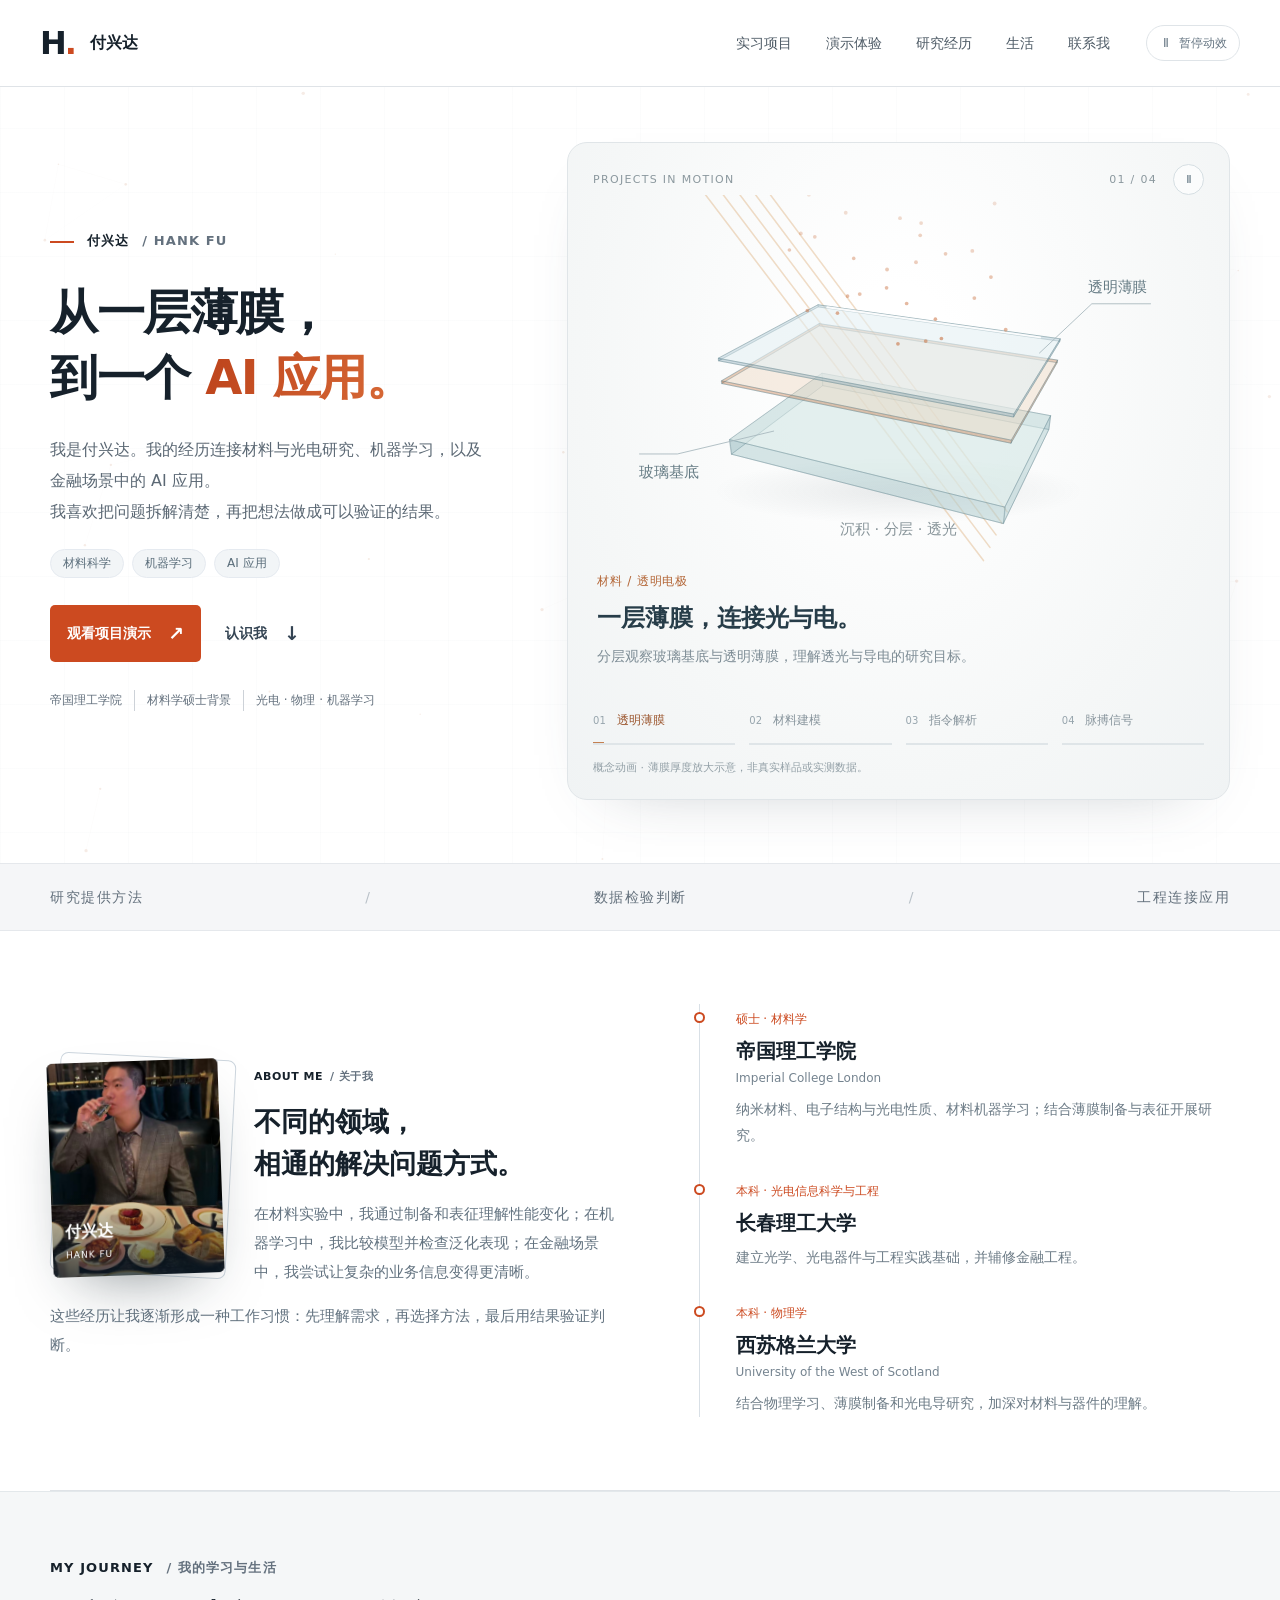
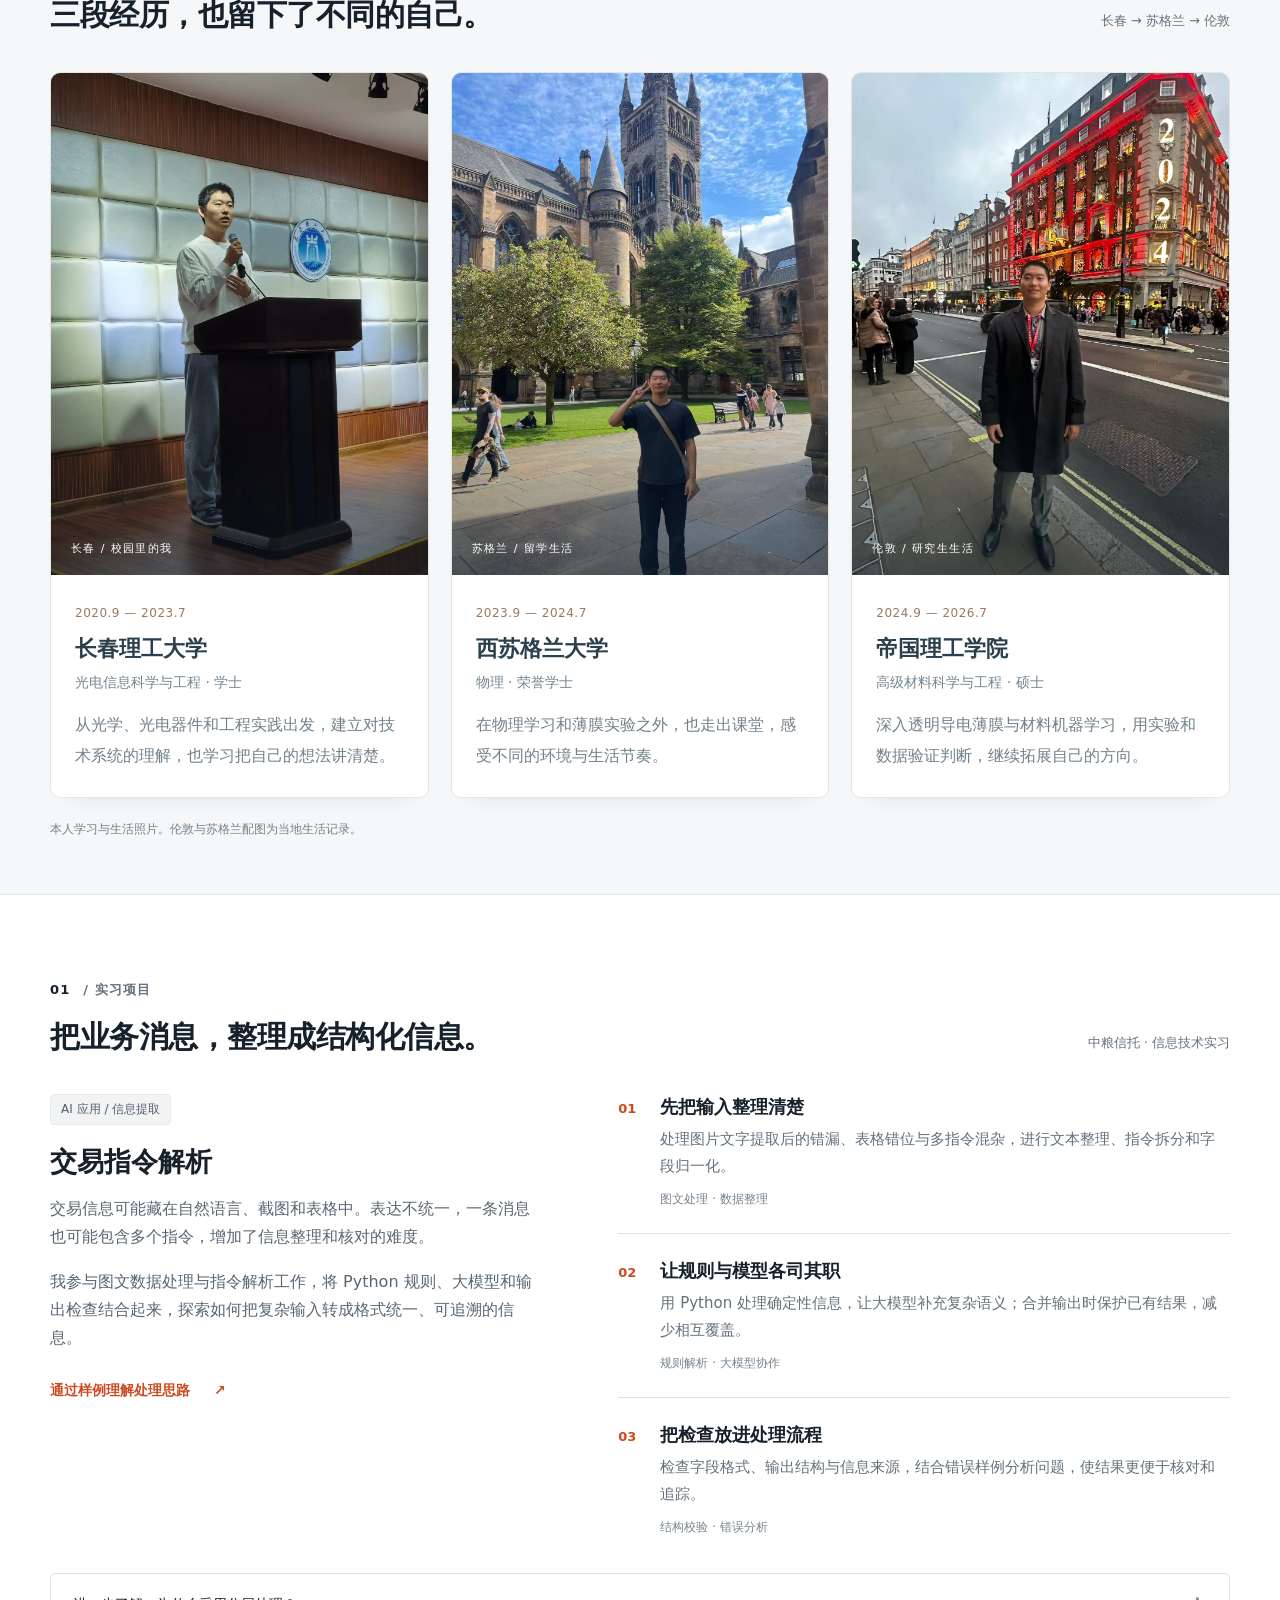
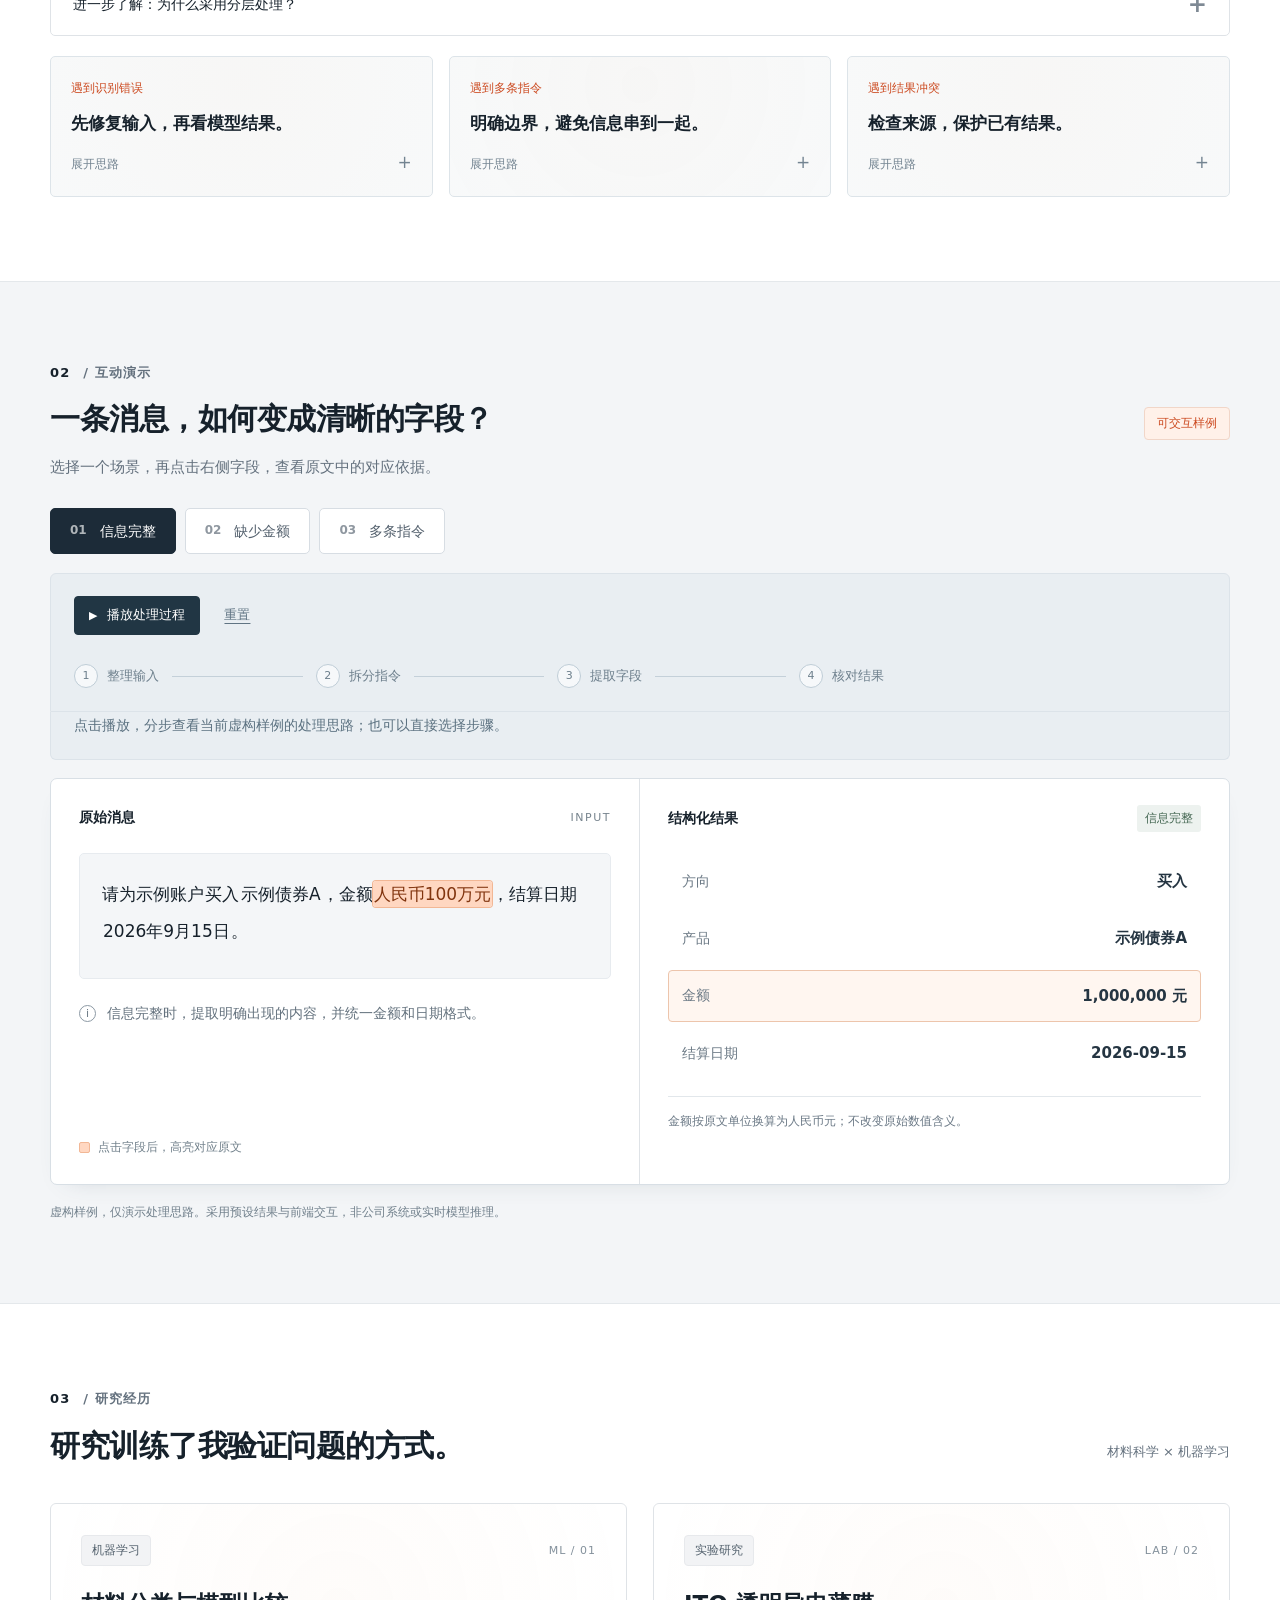
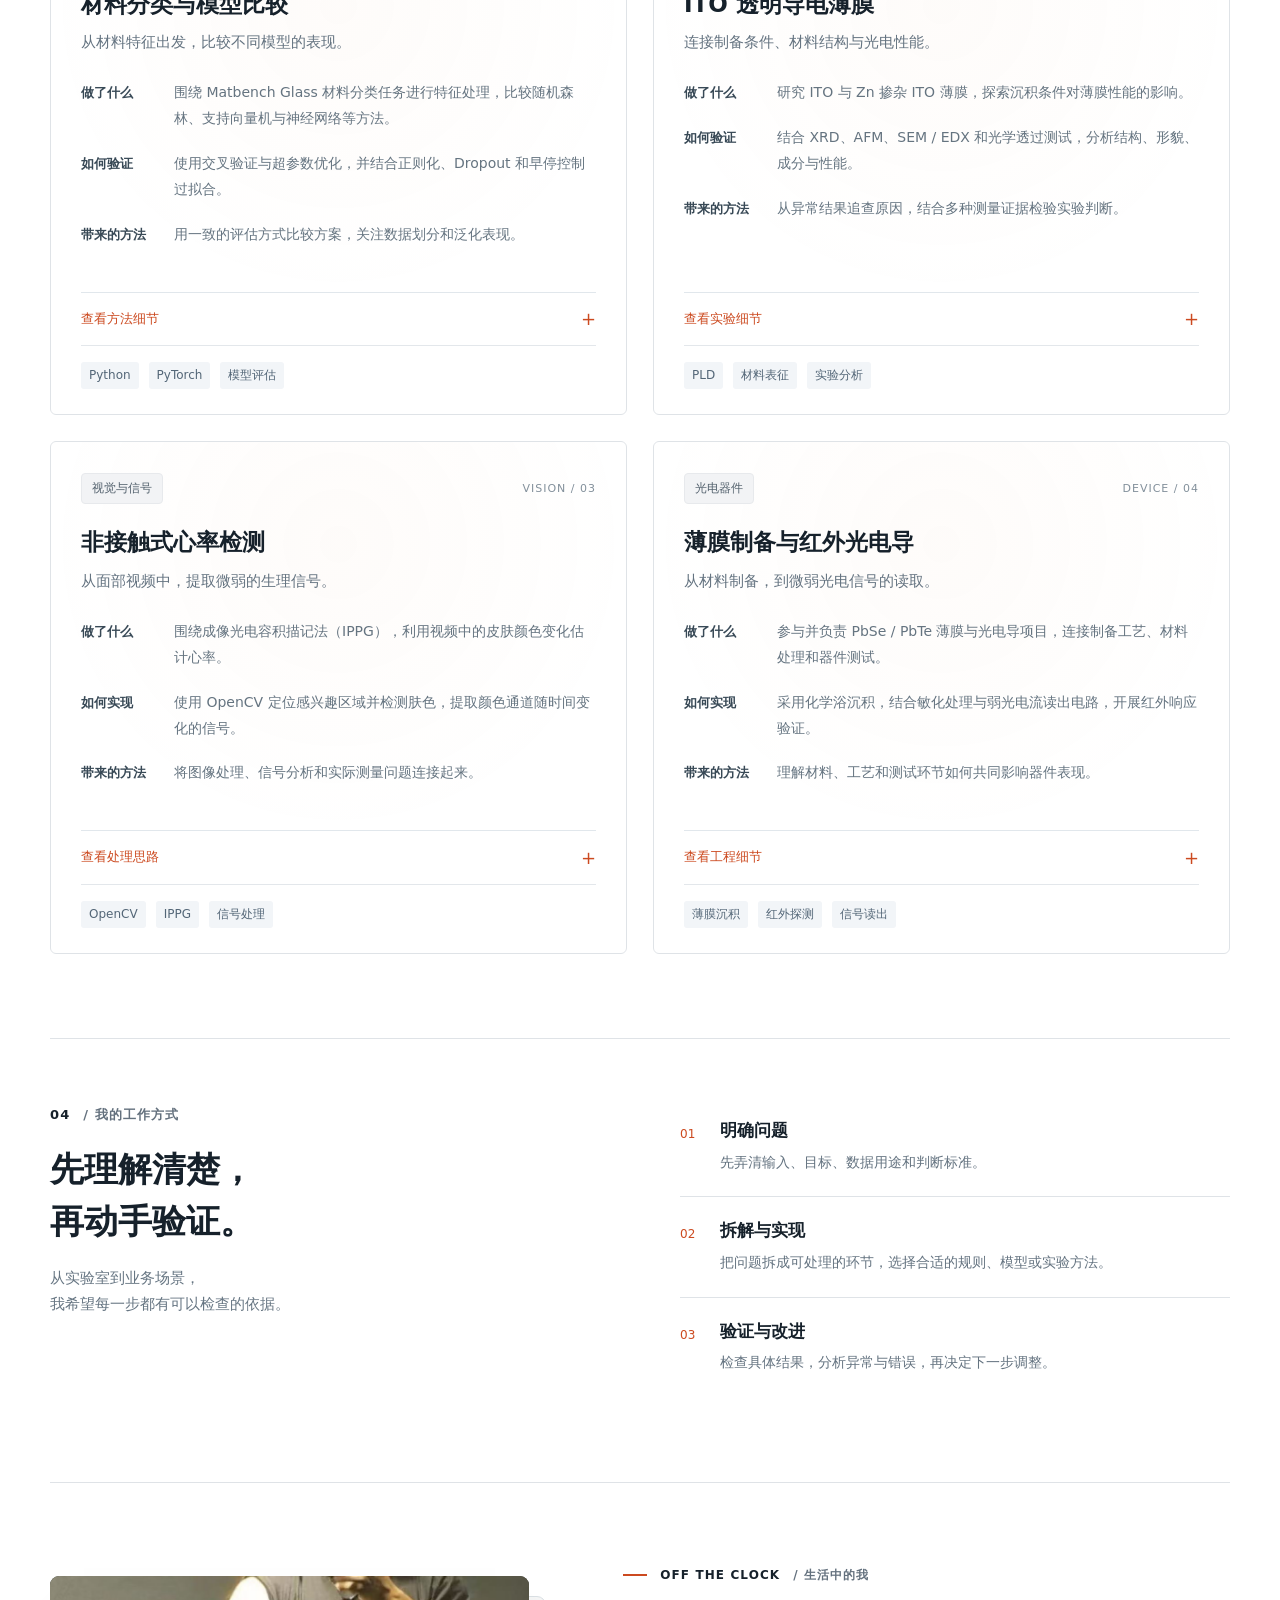
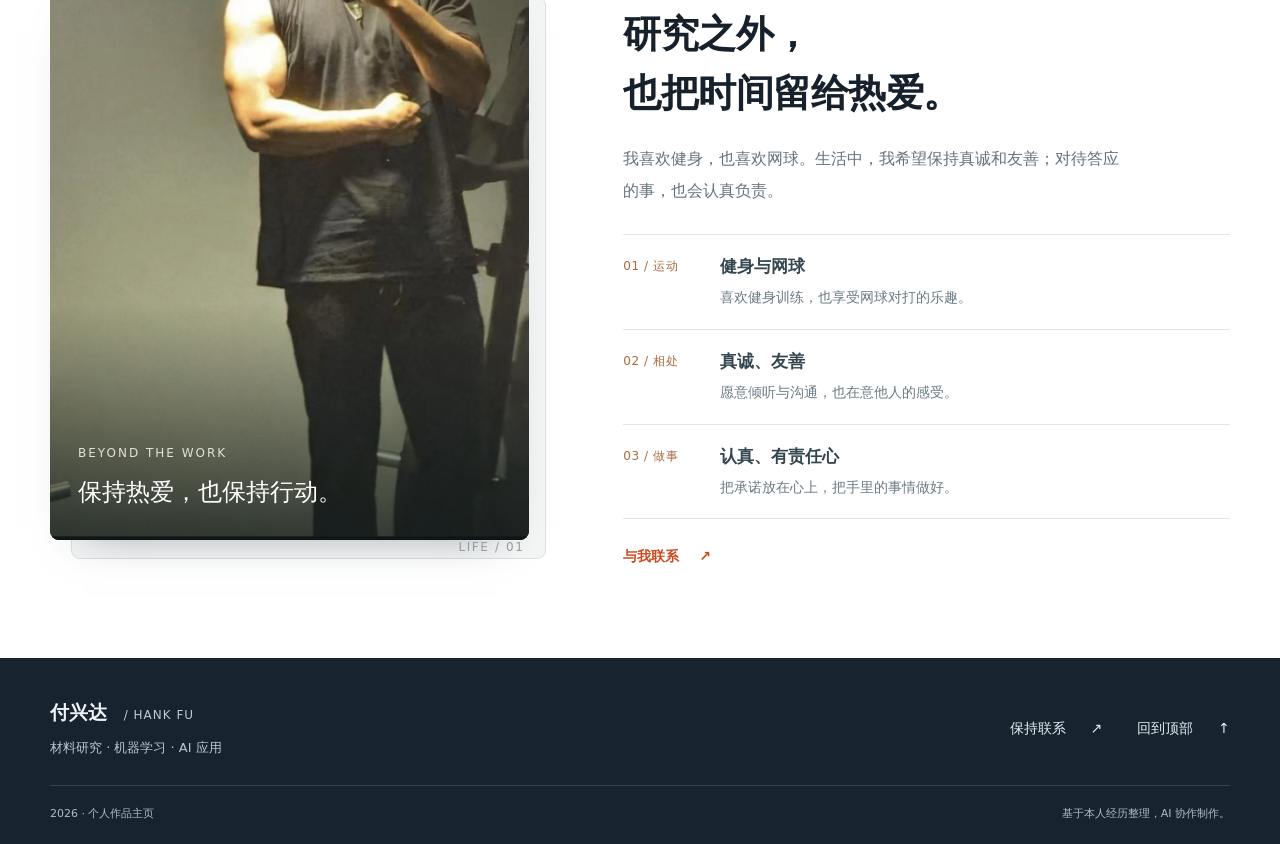
==== index.html @ 26376de7 "Publish personal portfolio with project animations and personal photographs" ====
<!doctype html>
<html lang="zh-CN">
<head>
  <meta charset="utf-8">
  <meta name="viewport" content="width=device-width, initial-scale=1">
  <meta name="description" content="付兴达的个人作品主页：材料研究、机器学习与金融场景 AI 应用。通过互动样例了解我的项目思路。">
  <meta name="theme-color" content="#f5f6f8">
  <meta property="og:title" content="付兴达｜从材料研究到 AI 应用">
  <meta property="og:description" content="从实验验证到信息处理，探索技术如何解决具体问题。">
  <title>付兴达｜从材料研究到 AI 应用</title>
  <link rel="icon" href="favicon.svg" type="image/svg+xml">
  <link rel="stylesheet" href="styles.css">
  <link rel="stylesheet" href="technology.css">
  <link rel="stylesheet" href="showcase.css">
  <script src="app.js" defer></script>
  <script src="effects.js" defer></script>
  <script type="module" src="showcase.mjs"></script>
</head>
<body>
  <canvas class="ambient-scene" id="ambient-scene" aria-hidden="true"></canvas>
  <a class="skip-link" href="#main">跳至主要内容</a>
  <header class="site-header">
    <div class="nav-wrap">
      <a class="wordmark" href="#top" aria-label="付兴达，返回首页">H<span class="wordmark-dot">.</span><span class="wordmark-name">付兴达</span></a>
      <nav aria-label="主导航">
        <a href="#experience">实习<span class="nav-extra">项目</span></a>
        <a href="#demo">演示<span class="nav-extra">体验</span></a>
        <a href="#research">研究<span class="nav-extra">经历</span></a>
        <a href="#life">生活</a>
        <a href="contact.html">联系我</a>
      </nav>
      <button class="motion-toggle" id="motion-toggle" type="button" aria-pressed="false"><span class="motion-icon" aria-hidden="true">Ⅱ</span><span class="motion-label">暂停动效</span></button>
    </div>
  </header>
  <div class="reading-progress" aria-hidden="true"><span id="reading-progress"></span></div>

  <main id="main">
    <section class="hero shell immersive-hero" id="top" aria-labelledby="hero-title">
      <div class="hero-copy">
        <div class="eyebrow"><span class="short-line"></span> 付兴达 <span class="muted">/ HANK FU</span></div>
        <h1 id="hero-title">从一层薄膜，<br>到一个 <span>AI 应用。</span></h1>
        <p class="hero-intro">我是付兴达。我的经历连接材料与光电研究、机器学习，以及金融场景中的 AI 应用。<br class="desktop-break">我喜欢把问题拆解清楚，再把想法做成可以验证的结果。</p>
        <div class="hero-domains" aria-label="研究与实践方向"><span>材料科学</span><span>机器学习</span><span>AI 应用</span></div>
        <div class="hero-actions">
          <a class="button button-primary" href="#project-cinema">观看项目演示 <span aria-hidden="true">↗</span></a>
          <a class="button button-plain" href="#about">认识我 <span aria-hidden="true">↓</span></a>
        </div>
        <div class="education-line"><span>帝国理工学院</span><span>材料学硕士背景</span><span>光电 · 物理 · 机器学习</span></div>
      </div>
      <section class="project-theatre" id="project-cinema" aria-labelledby="cinema-title">
        <div class="cinema-topline"><span>PROJECTS IN MOTION</span><div><span id="cinema-counter">01 / 04</span><button id="cinema-toggle" type="button" aria-label="暂停项目动画">Ⅱ</button></div></div>
        <div class="cinema-canvas-wrap"><canvas id="project-canvas" role="img" aria-label="透明电极概念模型：玻璃基底、薄膜分层及透光示意。">四个项目的原理动画：透明电极、材料机器学习、交易解析和非接触心率。</canvas></div>
        <div class="cinema-caption"><span id="cinema-category">材料 / 透明电极</span><h2 id="cinema-title">一层薄膜，连接光与电。</h2><p id="cinema-description">分层观察玻璃基底与透明薄膜，理解透光与导电的研究目标。</p></div>
        <div class="cinema-chapters" role="group" aria-label="选择项目章节"><button type="button" data-chapter="0" aria-pressed="true"><span>01</span> 透明薄膜<i></i></button><button type="button" data-chapter="1" aria-pressed="false"><span>02</span> 材料建模<i></i></button><button type="button" data-chapter="2" aria-pressed="false"><span>03</span> 指令解析<i></i></button><button type="button" data-chapter="3" aria-pressed="false"><span>04</span> 脉搏信号<i></i></button></div>
        <p class="cinema-note" id="cinema-note">概念动画 · 薄膜厚度放大示意，非真实样品或实测数据。</p>
      </section>
    </section>

    <div class="discipline-strip"><div class="shell strip-inner"><span>研究提供方法</span><i aria-hidden="true">/</i><span>数据检验判断</span><i aria-hidden="true">/</i><span>工程连接应用</span></div></div>

    <section class="shell about-section" id="about" aria-labelledby="about-title">
      <div class="about-intro">      <div class="portrait-stage" id="portrait-stage">
        <div class="portrait-outline" aria-hidden="true"></div>
        <figure class="portrait-card" id="portrait-card">
          <img src="assets/hank-portrait.jpg" alt="付兴达的个人照片" width="1088" height="959" fetchpriority="high">
          <figcaption><span>BEHIND THE WORK</span><strong>付兴达 <small>HANK FU</small></strong></figcaption>
        </figure>
        <div class="portrait-label"><span class="portrait-label-line" aria-hidden="true"></span><div><span>材料 × AI</span><strong>从实验，到应用。</strong></div></div>
      </div><p class="eyebrow">ABOUT ME <span class="muted">/ 关于我</span></p><h2 id="about-title">不同的领域，<br>相通的解决问题方式。</h2><p>在材料实验中，我通过制备和表征理解性能变化；在机器学习中，我比较模型并检查泛化表现；在金融场景中，我尝试让复杂的业务信息变得更清晰。</p><p>这些经历让我逐渐形成一种工作习惯：先理解需求，再选择方法，最后用结果验证判断。</p></div>
      <div class="education-timeline" aria-label="教育背景">
        <article><span class="education-marker" aria-hidden="true"></span><span class="education-type">硕士 · 材料学</span><h3>帝国理工学院</h3><p class="school-english">Imperial College London</p><p>纳米材料、电子结构与光电性质、材料机器学习；结合薄膜制备与表征开展研究。</p></article>
        <article><span class="education-marker" aria-hidden="true"></span><span class="education-type">本科 · 光电信息科学与工程</span><h3>长春理工大学</h3><p>建立光学、光电器件与工程实践基础，并辅修金融工程。</p></article>
        <article><span class="education-marker" aria-hidden="true"></span><span class="education-type">本科 · 物理学</span><h3>西苏格兰大学</h3><p class="school-english">University of the West of Scotland</p><p>结合物理学习、薄膜制备和光电导研究，加深对材料与器件的理解。</p></article>
      </div>
    </section>

    <section class="campus-section" id="campuses" aria-labelledby="campus-title">
      <div class="shell"><div class="section-heading"><div><p class="eyebrow">MY JOURNEY <span class="muted">/ 我的学习与生活</span></p><h2 id="campus-title">三段经历，也留下了不同的自己。</h2></div><span class="section-note">长春 → 苏格兰 → 伦敦</span></div>
      <div class="campus-grid personal-journey">
        <article class="campus-card"><div class="campus-image-wrap"><img class="campus-image changchun-photo" src="assets/hank-changchun.jpg" alt="付兴达在长春理工大学讲台前手持话筒" loading="lazy" width="1280" height="1707"><span class="campus-photo-label">长春 / 校园里的我</span></div><div class="campus-copy"><span class="campus-date">2020.9 — 2023.7</span><h3>长春理工大学</h3><p class="campus-degree">光电信息科学与工程 · 学士</p><p>从光学、光电器件和工程实践出发，建立对技术系统的理解，也学习把自己的想法讲清楚。</p></div></article>
        <article class="campus-card"><div class="campus-image-wrap"><img class="campus-image scotland-photo" src="assets/hank-scotland.jpg" alt="付兴达在苏格兰的生活照片" loading="lazy" width="1280" height="1707"><span class="campus-photo-label">苏格兰 / 留学生活</span></div><div class="campus-copy"><span class="campus-date">2023.9 — 2024.7</span><h3>西苏格兰大学</h3><p class="campus-degree">物理 · 荣誉学士</p><p>在物理学习和薄膜实验之外，也走出课堂，感受不同的环境与生活节奏。</p></div></article>
        <article class="campus-card"><div class="campus-image-wrap"><img class="campus-image london-photo" src="assets/hank-london.jpg" alt="付兴达在伦敦街头的生活照片" loading="lazy" width="1280" height="1707"><span class="campus-photo-label">伦敦 / 研究生生活</span></div><div class="campus-copy"><span class="campus-date">2024.9 — 2026.7</span><h3>帝国理工学院</h3><p class="campus-degree">高级材料科学与工程 · 硕士</p><p>深入透明导电薄膜与材料机器学习，用实验和数据验证判断，继续拓展自己的方向。</p></div></article>
      </div><p class="journey-photo-note">本人学习与生活照片。伦敦与苏格兰配图为当地生活记录。</p></div>
    </section>

    <section class="shell section" id="experience" aria-labelledby="experience-title">
      <div class="section-heading"><div><p class="eyebrow">01 <span class="muted">/ 实习项目</span></p><h2 id="experience-title">把业务消息，整理成结构化信息。</h2></div><span class="section-note">中粮信托 · 信息技术实习</span></div>
      <div class="case-layout">
        <div class="case-summary">
          <span class="pill">AI 应用 / 信息提取</span>
          <h3>交易指令解析</h3>
          <p>交易信息可能藏在自然语言、截图和表格中。表达不统一，一条消息也可能包含多个指令，增加了信息整理和核对的难度。</p>
          <p>我参与图文数据处理与指令解析工作，将 Python 规则、大模型和输出检查结合起来，探索如何把复杂输入转成格式统一、可追溯的信息。</p>
          <a class="text-link" href="#demo">通过样例理解处理思路 <span aria-hidden="true">↗</span></a>
        </div>
        <div class="contribution-list">
          <article><span class="step-number">01</span><div><h4>先把输入整理清楚</h4><p>处理图片文字提取后的错漏、表格错位与多指令混杂，进行文本整理、指令拆分和字段归一化。</p><span class="small-label">图文处理 · 数据整理</span></div></article>
          <article><span class="step-number">02</span><div><h4>让规则与模型各司其职</h4><p>用 Python 处理确定性信息，让大模型补充复杂语义；合并输出时保护已有结果，减少相互覆盖。</p><span class="small-label">规则解析 · 大模型协作</span></div></article>
          <article><span class="step-number">03</span><div><h4>把检查放进处理流程</h4><p>检查字段格式、输出结构与信息来源，结合错误样例分析问题，使结果更便于核对和追踪。</p><span class="small-label">结构校验 · 错误分析</span></div></article>
        </div>
      </div>
      <details class="project-detail"><summary><span>进一步了解：为什么采用分层处理？</span><span class="detail-symbol" aria-hidden="true">+</span></summary><div class="detail-content"><p>确定性规则容易复核，适合格式清晰的内容；大模型可以理解更灵活的表达。分层处理需要同时考虑信息覆盖、调用成本，以及已有结果是否会被覆盖。</p><p>我的关注点是：先明确各层负责什么，再检查合并后的结构与来源。涉及公司内部的数据、代码和系统细节不在此页面展示。</p></div></details>
      <div class="decisions-grid">
        <details class="decision-card"><summary><span>遇到识别错误</span><strong>先修复输入，再看模型结果。</strong><span class="decision-open">展开思路 <span aria-hidden="true">+</span></span></summary><p>图片转文字后，字符混淆、缺字或表格错位可能直接影响字段提取。我会先区分问题发生在识别、数据整理还是语义理解环节，再对相应步骤作调整。</p></details>
        <details class="decision-card"><summary><span>遇到多条指令</span><strong>明确边界，避免信息串到一起。</strong><span class="decision-open">展开思路 <span aria-hidden="true">+</span></span></summary><p>一条消息里的多个对象，可能分别对应不同金额、方向和日期。先整理指令边界，再检查每组字段的对应关系，帮助定位拆分与合并中的错误。</p></details>
        <details class="decision-card"><summary><span>遇到结果冲突</span><strong>检查来源，保护已有结果。</strong><span class="decision-open">展开思路 <span aria-hidden="true">+</span></span></summary><p>规则层与模型层可能给出不同内容。通过来源追踪、输出结构检查和合并约束，核对信息来自哪里、是否允许补充或覆盖，再分析具体错误。</p></details>
      </div>
    </section>

    <section class="demo-section" id="demo" aria-labelledby="demo-title">
      <div class="shell">
        <div class="section-heading"><div><p class="eyebrow">02 <span class="muted">/ 互动演示</span></p><h2 id="demo-title">一条消息，如何变成清晰的字段？</h2></div><span class="demo-badge">可交互样例</span></div>
        <p class="section-intro">选择一个场景，再点击右侧字段，查看原文中的对应依据。</p>
        <div class="scenario-switch" role="group" aria-label="选择演示场景">
          <button class="scenario-button active" type="button" data-scenario="complete" aria-pressed="true"><span>01</span> 信息完整</button>
          <button class="scenario-button" type="button" data-scenario="missing" aria-pressed="false"><span>02</span> 缺少金额</button>
          <button class="scenario-button" type="button" data-scenario="multiple" aria-pressed="false"><span>03</span> 多条指令</button>
        </div>
        <div class="walkthrough-bar">
          <div class="walkthrough-controls"><button id="play-walkthrough" class="walkthrough-play" type="button"><span aria-hidden="true">▶</span> 播放处理过程</button><button id="reset-walkthrough" class="walkthrough-reset" type="button">重置</button></div>
          <div class="walkthrough-steps" role="group" aria-label="查看处理步骤"><button type="button" data-stage="0"><span>1</span> 整理输入</button><i aria-hidden="true"></i><button type="button" data-stage="1"><span>2</span> 拆分指令</button><i aria-hidden="true"></i><button type="button" data-stage="2"><span>3</span> 提取字段</button><i aria-hidden="true"></i><button type="button" data-stage="3"><span>4</span> 核对结果</button></div>
        </div>
        <p id="walkthrough-description" class="walkthrough-description" aria-live="polite">点击播放，分步查看当前虚构样例的处理思路；也可以直接选择步骤。</p>
        <div class="demo-workspace">
          <div class="input-panel">
            <div class="panel-heading"><span>原始消息</span><span class="panel-meta">INPUT</span></div>
            <div id="source-message" class="source-message"></div>
            <div class="scenario-insight"><span class="insight-marker" aria-hidden="true">i</span><p id="scenario-insight"></p></div>
            <div class="source-legend"><span></span> 点击字段后，高亮对应原文</div>
          </div>
          <div class="output-panel">
            <div class="panel-heading"><span>结构化结果</span><span id="output-status" class="output-status"></span></div>
            <div id="instruction-switch" class="instruction-switch" role="group" aria-label="选择拆分后的指令" hidden></div>
            <div id="field-results" class="field-results"></div>
            <p id="field-explanation" class="field-explanation" aria-live="polite"></p>
          </div>
        </div>
        <p class="demo-disclosure">虚构样例，仅演示处理思路。采用预设结果与前端交互，非公司系统或实时模型推理。</p>
        <noscript><p>请启用浏览器 JavaScript 体验互动演示。页面中的实习和研究介绍仍可正常阅读。</p></noscript>
      </div>
    </section>

    <section class="shell section" id="research" aria-labelledby="research-title">
      <div class="section-heading"><div><p class="eyebrow">03 <span class="muted">/ 研究经历</span></p><h2 id="research-title">研究训练了我验证问题的方式。</h2></div><span class="section-note">材料科学 × 机器学习</span></div>
      <div class="research-grid">
        <article class="research-card"><div class="research-card-top"><span class="pill">机器学习</span><span class="research-code">ML / 01</span></div><h3>材料分类与模型比较</h3><p class="research-lead">从材料特征出发，比较不同模型的表现。</p><dl><div><dt>做了什么</dt><dd>围绕 Matbench Glass 材料分类任务进行特征处理，比较随机森林、支持向量机与神经网络等方法。</dd></div><div><dt>如何验证</dt><dd>使用交叉验证与超参数优化，并结合正则化、Dropout 和早停控制过拟合。</dd></div><div><dt>带来的方法</dt><dd>用一致的评估方式比较方案，关注数据划分和泛化表现。</dd></div></dl><details class="research-detail"><summary>查看方法细节 <span aria-hidden="true">+</span></summary><p>将材料特征用于分类建模，对比传统机器学习与深度神经网络。通过贝叶斯优化调整超参数，并在训练中使用 L2 正则、Batch Normalization、Dropout 与早停。关注训练表现与验证表现之间的差异。</p></details><div class="tag-row"><span>Python</span><span>PyTorch</span><span>模型评估</span></div></article>
        <article class="research-card"><div class="research-card-top"><span class="pill">实验研究</span><span class="research-code">LAB / 02</span></div><h3>ITO 透明导电薄膜</h3><p class="research-lead">连接制备条件、材料结构与光电性能。</p><dl><div><dt>做了什么</dt><dd>研究 ITO 与 Zn 掺杂 ITO 薄膜，探索沉积条件对薄膜性能的影响。</dd></div><div><dt>如何验证</dt><dd>结合 XRD、AFM、SEM / EDX 和光学透过测试，分析结构、形貌、成分与性能。</dd></div><div><dt>带来的方法</dt><dd>从异常结果追查原因，结合多种测量证据检验实验判断。</dd></div></dl><details class="research-detail"><summary>查看实验细节 <span aria-hidden="true">+</span></summary><p>通过脉冲激光沉积制备薄膜，考察沉积温度、氧气条件及 Zn 掺杂方案。将光学透过、电学测量与结构表征结合起来，并对裂纹、附着和均匀性问题进行分析。</p></details><div class="tag-row"><span>PLD</span><span>材料表征</span><span>实验分析</span></div></article>
        <article class="research-card"><div class="research-card-top"><span class="pill">视觉与信号</span><span class="research-code">VISION / 03</span></div><h3>非接触式心率检测</h3><p class="research-lead">从面部视频中，提取微弱的生理信号。</p><dl><div><dt>做了什么</dt><dd>围绕成像光电容积描记法（IPPG），利用视频中的皮肤颜色变化估计心率。</dd></div><div><dt>如何实现</dt><dd>使用 OpenCV 定位感兴趣区域并检测肤色，提取颜色通道随时间变化的信号。</dd></div><div><dt>带来的方法</dt><dd>将图像处理、信号分析和实际测量问题连接起来。</dd></div></dl><details class="research-detail"><summary>查看处理思路 <span aria-hidden="true">+</span></summary><p>把连续视频帧中的皮肤区域转换为时间序列，再分析与脉搏相关的周期变化。项目中比较颜色通道，关注信号质量及采集条件对结果的影响。</p></details><div class="tag-row"><span>OpenCV</span><span>IPPG</span><span>信号处理</span></div></article>
        <article class="research-card"><div class="research-card-top"><span class="pill">光电器件</span><span class="research-code">DEVICE / 04</span></div><h3>薄膜制备与红外光电导</h3><p class="research-lead">从材料制备，到微弱光电信号的读取。</p><dl><div><dt>做了什么</dt><dd>参与并负责 PbSe / PbTe 薄膜与光电导项目，连接制备工艺、材料处理和器件测试。</dd></div><div><dt>如何实现</dt><dd>采用化学浴沉积，结合敏化处理与弱光电流读出电路，开展红外响应验证。</dd></div><div><dt>带来的方法</dt><dd>理解材料、工艺和测试环节如何共同影响器件表现。</dd></div></dl><details class="research-detail"><summary>查看工程细节 <span aria-hidden="true">+</span></summary><p>关注沉积条件和薄膜厚度一致性，结合表面处理、氧敏化和碘敏化探索器件响应，并通过读出电路观察光照变化对应的电信号。</p></details><div class="tag-row"><span>薄膜沉积</span><span>红外探测</span><span>信号读出</span></div></article>
      </div>
    </section>

    <section class="approach-section shell" aria-labelledby="approach-title">
      <div class="approach-title"><p class="eyebrow">04 <span class="muted">/ 我的工作方式</span></p><h2 id="approach-title">先理解清楚，<br>再动手验证。</h2><p>从实验室到业务场景，<br>我希望每一步都有可以检查的依据。</p></div>
      <div class="approach-steps"><article><span>01</span><div><h3>明确问题</h3><p>先弄清输入、目标、数据用途和判断标准。</p></div></article><article><span>02</span><div><h3>拆解与实现</h3><p>把问题拆成可处理的环节，选择合适的规则、模型或实验方法。</p></div></article><article><span>03</span><div><h3>验证与改进</h3><p>检查具体结果，分析异常与错误，再决定下一步调整。</p></div></article></div>
    </section>
    <section class="life-section shell" id="life" aria-labelledby="life-title">
      <div class="life-photo-stage"><figure class="life-photo"><img src="assets/hank-fitness.jpg" alt="付兴达在健身房的训练生活照片" loading="lazy" width="1222" height="1238"><figcaption><span>BEYOND THE WORK</span><strong>保持热爱，也保持行动。</strong></figcaption></figure><span class="life-photo-index">LIFE / 01</span></div>
      <div class="life-copy"><p class="eyebrow"><span class="short-line"></span> OFF THE CLOCK <span class="muted">/ 生活中的我</span></p><h2 id="life-title">研究之外，<br>也把时间留给热爱。</h2><p class="life-intro">我喜欢健身，也喜欢网球。生活中，我希望保持真诚和友善；对待答应的事，也会认真负责。</p>
        <div class="life-traits"><article><span class="life-trait-key">01 / 运动</span><div><h3>健身与网球</h3><p>喜欢健身训练，也享受网球对打的乐趣。</p></div></article><article><span class="life-trait-key">02 / 相处</span><div><h3>真诚、友善</h3><p>愿意倾听与沟通，也在意他人的感受。</p></div></article><article><span class="life-trait-key">03 / 做事</span><div><h3>认真、有责任心</h3><p>把承诺放在心上，把手里的事情做好。</p></div></article></div>
        <a class="text-link" href="contact.html">与我联系 <span aria-hidden="true">↗</span></a>
      </div>
    </section>
  </main>
  <footer class="site-footer"><div class="shell footer-inner"><div><strong>付兴达 <span>/ HANK FU</span></strong><p>材料研究 · 机器学习 · AI 应用</p></div><div class="footer-links"><a href="contact.html">保持联系 <span aria-hidden="true">↗</span></a><a href="#top">回到顶部 <span aria-hidden="true">↑</span></a></div></div><div class="shell footer-bottom"><span>2026 · 个人作品主页</span><span>基于本人经历整理，AI 协作制作。</span></div></footer>
</body>
</html>
---- styles.css ----
@charset "UTF-8";
:root{color-scheme:light;--ink:#16212b;--muted:#64717e;--orange:#cc4a20;--orange-dark:#ad3914;--border:#dfe3e7;--light:#f5f6f8;--white:#fff;--font:Inter,"Noto Sans SC","PingFang SC","Microsoft YaHei",system-ui,sans-serif}
*{box-sizing:border-box}html{scroll-behavior:smooth;scroll-padding-top:100px}body{margin:0;background:#fff;color:var(--ink);font-family:var(--font);font-size:16px;line-height:1.75;-webkit-font-smoothing:antialiased}button,a{-webkit-tap-highlight-color:transparent}button{font:inherit}a{color:inherit;text-decoration:none}button{cursor:pointer}button:focus-visible,a:focus-visible,summary:focus-visible{outline:3px solid #df6236;outline-offset:5px}::selection{background:#ffdac9;color:#16212b}h1,h2,h3,h4,p{margin:0}h1,h2,h3,h4{line-height:1.4}button[hidden],[hidden]{display:none!important}.shell{width:min(1180px,calc(100% - 80px));margin-inline:auto}.muted{color:var(--muted)}.skip-link{position:fixed;left:20px;top:-100px;background:#fff;padding:12px;z-index:20}.skip-link:focus{top:20px}.site-header{position:sticky;top:0;z-index:10;background:rgba(255,255,255,.96);border-bottom:1px solid var(--border);backdrop-filter:blur(16px)}.nav-wrap{width:min(1320px,calc(100% - 80px));margin:auto;min-height:86px;display:flex;align-items:center;gap:36px}.wordmark{display:flex;align-items:center;font-size:32px;font-weight:850;letter-spacing:-2px;line-height:1}.wordmark-dot{color:var(--orange)}.wordmark-name{font-size:16px;letter-spacing:0;margin-left:15px;font-weight:650}.site-header nav{display:flex;gap:34px;margin-left:auto}.site-header nav a{font-size:14px;font-weight:550;color:#4e5b66;position:relative}.site-header nav a:hover{color:var(--orange)}.nav-note{font-size:12px;letter-spacing:1px;border-left:1px solid var(--border);padding-left:26px;line-height:1.7}.nav-note span{color:#76808a}.hero{display:grid;grid-template-columns:1.38fr 1fr;gap:64px;align-items:center;padding-block:88px 92px}.eyebrow{display:flex;align-items:center;gap:13px;font-size:13px;font-weight:650;letter-spacing:1.1px}.short-line{height:2px;width:24px;background:var(--orange)}.hero h1{font-size:clamp(42px,4.25vw,62px);font-weight:750;line-height:1.35;letter-spacing:-1.8px;margin-top:27px}.hero h1>span{color:var(--orange)}.hero-intro{font-size:16px;line-height:1.95;color:#5b6874;margin-top:24px}.hero-actions{display:flex;align-items:center;gap:15px;margin-top:32px}.button{display:inline-flex;align-items:center;justify-content:center;gap:28px;padding:12px 21px;font-size:14px;font-weight:600;border-radius:5px;min-height:49px;transition:background .18s,transform .18s}.button-primary{background:var(--orange);color:#fff}.button-primary:hover{background:var(--orange-dark);transform:translateY(-2px)}.button-plain{color:#344453}.button-plain:hover{background:var(--light)}.button span{font-size:19px}.education-line{margin-top:39px;display:flex;flex-wrap:wrap;font-size:12px;color:var(--muted);gap:6px 12px}.education-line span+span{border-left:1px solid #cdd2d8;padding-left:12px}.hero-window{background:#182530;color:#fff;border-radius:9px;box-shadow:0 26px 54px -26px #36445155;transform:rotate(1.4deg);overflow:hidden}.window-top{display:flex;justify-content:space-between;gap:10px;padding:18px 26px;border-bottom:1px solid #35414c;font-size:11px;letter-spacing:1.5px;color:#c0c8d0}.window-index{color:#fba785}.window-body{padding:29px 30px 22px}.window-label{font-size:12px;color:#c4ced7}.window-body h2{font-size:34px;line-height:1.45;margin-top:13px;letter-spacing:1px;font-weight:650}.window-body h2 em{font-style:normal;color:#ffa782}.mini-message{font-size:14px;line-height:1.8;background:#253540;border:1px solid #3b4a56;border-radius:5px;margin-top:24px;padding:14px 15px;color:#f0f2f5}.mini-process{display:flex;align-items:center;gap:14px;color:#c6d0d9;font-size:12px;margin:18px 4px}.process-line{height:1px;background:#4b5b67;flex:1}.mini-result{display:grid;grid-template-columns:1fr 1.3fr;background:#eef2f5;color:#172630;border-radius:4px;padding:14px 18px;gap:18px}.mini-result div{display:flex;flex-direction:column;gap:4px}.mini-result div+div{border-left:1px solid #c9d1d8;padding-left:20px}.mini-result span{font-size:11px;color:#65727b}.mini-result strong{font-size:20px;font-weight:650}.window-footnote{margin-top:15px;color:#b3bec8;font-size:11px}.discipline-strip{background:var(--light);border-block:1px solid #e5e8ec}.strip-inner{display:flex;align-items:center;justify-content:space-between;padding-block:21px;color:#63707c;font-size:14px;letter-spacing:1.5px}.strip-inner i{font-style:normal;color:#b9c1c8}.section{padding-block:84px}.section-heading{display:flex;justify-content:space-between;align-items:flex-end;gap:24px;margin-bottom:36px}.section-heading h2{font-size:30px;letter-spacing:-.5px;font-weight:700;margin-top:14px}.section-note{font-size:13px;color:var(--muted);padding-bottom:3px;white-space:nowrap}.case-layout{display:grid;grid-template-columns:1fr 1.24fr;gap:75px}.pill{display:inline-flex;background:#f2f3f5;color:#53616d;border:1px solid #e7e9ec;padding:4px 10px;font-size:12px;border-radius:4px}.case-summary h3{font-size:27px;margin:18px 0 15px}.case-summary p{color:#586774;margin-bottom:17px}.text-link{display:inline-flex;gap:24px;color:var(--orange);font-size:14px;font-weight:600;margin-top:9px}.text-link:hover{text-decoration:underline}.contribution-list article{display:flex;gap:24px;padding:0 0 23px;margin-bottom:24px;border-bottom:1px solid var(--border)}.contribution-list article:last-child{margin-bottom:0;padding-bottom:0;border:0}.step-number{font-size:13px;font-weight:650;color:var(--orange);padding-top:4px}.contribution-list h4{font-size:18px;font-weight:650;margin-bottom:7px}.contribution-list p{font-size:15px;color:#63717d;line-height:1.8}.small-label{display:block;font-size:12px;color:#77838d;margin-top:9px}.project-detail{margin-top:35px;border:1px solid var(--border);border-radius:5px}.project-detail summary{cursor:pointer;padding:18px 22px;display:flex;align-items:center;justify-content:space-between;font-size:14px;list-style:none;font-weight:550}.project-detail summary::-webkit-details-marker{display:none}.detail-symbol{font-size:23px;line-height:1;color:#7e8994}.project-detail[open] .detail-symbol{transform:rotate(45deg)}.detail-content{padding:0 22px 21px;display:grid;grid-template-columns:1fr 1fr;gap:30px}.detail-content p{font-size:14px;color:var(--muted)}.demo-section{background:#f3f5f7;padding-block:80px;border-block:1px solid #e4e8eb}.demo-section .section-heading{margin-bottom:14px}.demo-badge{font-size:12px;color:var(--orange);background:#fff1e9;padding:5px 12px;border:1px solid #f1d6c8;border-radius:4px;white-space:nowrap}.section-intro{font-size:15px;color:var(--muted)}.scenario-switch{display:flex;flex-wrap:wrap;gap:9px;margin:27px 0 19px}.scenario-button{border:1px solid #d7dde3;background:#fff;color:#53606d;padding:10px 19px;border-radius:5px;font-size:14px;min-height:46px;display:flex;gap:13px;align-items:center;font-weight:550;transition:background .15s,color .15s}.scenario-button>span{font-size:12px;opacity:.65}.scenario-button.active{background:#1c2b38;border-color:#1c2b38;color:#fff}.scenario-button:hover:not(.active){border-color:#8796a2}.demo-workspace{display:grid;grid-template-columns:1fr 1fr;min-height:395px;border:1px solid #d8dfe5;border-radius:7px;background:#fff;overflow:hidden;box-shadow:0 10px 24px -18px #40526644}.input-panel,.output-panel{padding:26px 28px}.input-panel{border-right:1px solid var(--border);display:flex;flex-direction:column}.panel-heading{display:flex;justify-content:space-between;align-items:center;gap:15px;font-size:14px;font-weight:650;margin-bottom:23px}.panel-meta{font-size:11px;color:#77848e;letter-spacing:1.5px;font-weight:450}.source-message{background:#f4f6f8;border:1px solid #e7ebef;padding:22px;border-radius:5px;font-size:17px;line-height:2.2;overflow-wrap:anywhere;min-height:126px}.source-message mark{background:transparent;color:inherit;padding:3px 1px;border-radius:3px;transition:background .18s,color .18s}.source-message mark.highlighted{background:#ffd7c1;color:#81340e;box-shadow:0 0 0 1px #f2b795}.scenario-insight{display:flex;gap:11px;margin-top:22px;align-items:flex-start}.insight-marker{border:1px solid #8c99a4;border-radius:50%;width:17px;height:17px;min-width:17px;line-height:16px;text-align:center;font-size:11px;color:#6d7c87;margin-top:4px}.scenario-insight p{font-size:14px;line-height:1.8;color:#63717d}.source-legend{display:flex;align-items:center;gap:8px;font-size:12px;color:#71808b;margin-top:auto;padding-top:22px}.source-legend span{width:11px;height:11px;background:#ffd7c1;border:1px solid #f2b795;border-radius:2px}.output-status{background:#edf2ef;color:#436651;padding:3px 8px;border-radius:3px;font-size:12px;font-weight:500}.output-status.warning{background:#fff0e1;color:#8d5419}.field-results{display:flex;flex-direction:column;gap:5px}.field-row{display:flex;align-items:center;text-align:left;gap:14px;padding:12px 13px;border:1px solid transparent;border-radius:4px;background:#fff;min-height:52px;color:#253542;width:100%}.field-row:hover{background:#f6f7f9}.field-row.selected{background:#fff6f0;border-color:#edc5ac}.field-name{font-size:14px;color:#6a7884;min-width:73px}.field-value{font-size:15px;font-weight:600;margin-left:auto;text-align:right;overflow-wrap:anywhere}.field-row.missing .field-value{color:#a25220;font-weight:550;font-size:14px}.field-explanation{font-size:12px;line-height:1.9;color:#6a7885;border-top:1px solid #e2e7eb;margin-top:17px;padding-top:13px;min-height:62px}.instruction-switch{display:flex;gap:8px;margin:-8px 0 15px}.instruction-switch button{font-size:12px;border:1px solid #dce2e6;padding:4px 11px;background:#fff;border-radius:3px;color:#54636e;min-height:32px}.instruction-switch button[aria-pressed=true]{background:#eaf0f5;border-color:#a9bdce;color:#263e50}.demo-disclosure{font-size:12px;color:#71808c;margin-top:17px}.research-grid{display:grid;grid-template-columns:1fr 1fr;gap:26px}.research-card{border:1px solid var(--border);border-radius:6px;padding:31px 30px 25px}.research-card-top{display:flex;justify-content:space-between;align-items:center}.research-code{color:#83909b;font-size:11px;letter-spacing:1px}.research-card h3{font-size:23px;margin-top:22px}.research-lead{color:#647380;font-size:15px;margin-top:9px}.research-card dl{margin:25px 0}.research-card dl>div{display:grid;grid-template-columns:76px 1fr;gap:17px;margin-bottom:19px}.research-card dt{font-size:13px;color:#384956;font-weight:600;padding-top:2px}.research-card dd{font-size:14px;line-height:1.85;color:#657480;margin:0}.tag-row{display:flex;gap:10px;flex-wrap:wrap;border-top:1px solid #e3e7eb;padding-top:19px}.tag-row span{font-size:12px;color:#536677;background:#f2f5f8;padding:3px 8px;border-radius:3px}.approach-section{border-top:1px solid var(--border);padding-block:65px 85px;display:grid;grid-template-columns:1fr 1fr;gap:80px}.approach-title h2{font-size:34px;line-height:1.55;margin-top:16px}.approach-title p:last-child{color:#677683;font-size:15px;margin-top:17px}.approach-steps{padding-top:15px}.approach-steps article{display:flex;gap:25px;padding-bottom:22px;margin-bottom:22px;border-bottom:1px solid var(--border)}.approach-steps article:last-child{border:0;margin-bottom:0}.approach-steps article>span{font-size:12px;color:var(--orange);padding-top:5px}.approach-steps h3{font-size:17px;margin-bottom:7px}.approach-steps p{font-size:14px;color:#647380}.site-footer{background:#17242f;color:#f0f3f6;padding:38px 0 20px}.footer-inner{display:flex;justify-content:space-between;align-items:center;padding-bottom:26px}.footer-inner strong{font-size:19px}.footer-inner strong span{font-size:12px;color:#bec9d2;font-weight:400;margin-left:10px;letter-spacing:1px}.footer-inner p{font-size:13px;color:#bac6cf;margin-top:7px}.footer-inner a{font-size:14px;color:#e5ecf2;display:flex;gap:25px}.footer-inner a:hover{color:#ffad89}.footer-bottom{border-top:1px solid #364450;padding-top:18px;display:flex;justify-content:space-between;gap:12px;font-size:11px;color:#afbdc8}
@media(min-width:1500px){.hero{padding-block:105px}.hero-window{max-width:460px}.hero h1{font-size:62px}}
@media(max-width:1050px){.shell{width:calc(100% - 56px)}.nav-wrap{width:calc(100% - 56px)}.nav-note{display:none}.hero{gap:32px;padding-block:65px}.hero h1{font-size:43px}.hero-intro{font-size:15px}.desktop-break{display:none}.window-body{padding:25px}.window-body h2{font-size:29px}.case-layout{gap:40px}.section-heading{align-items:flex-start;flex-direction:column;gap:12px}.section-heading h2{font-size:28px}.research-card{padding:26px 22px}.input-panel,.output-panel{padding:23px}.approach-section{gap:45px}.education-line{line-height:1.7}}
@media(max-width:700px){html{scroll-padding-top:88px}.shell,.nav-wrap{width:calc(100% - 36px)}.nav-wrap{min-height:72px;gap:14px}.wordmark{font-size:29px}.wordmark-name{font-size:14px;margin-left:8px}.site-header nav{gap:15px}.site-header nav a{font-size:12px}.hero{grid-template-columns:1fr;gap:34px;padding-block:47px 42px}.hero h1{font-size:43px;line-height:1.4;letter-spacing:-1px;margin-top:21px}.hero-intro{font-size:16px;line-height:1.85;margin-top:18px}.eyebrow{font-size:12px;gap:10px}.hero-actions{gap:3px;margin-top:25px}.button{font-size:14px;padding:11px 17px;gap:17px}.education-line{margin-top:26px;font-size:12px;gap:6px 10px}.education-line span+span{padding-left:10px}.hero-window{transform:none}.window-body{padding:23px 24px 19px}.window-body h2{font-size:28px;line-height:1.5;margin-top:10px}.window-body h2 br{display:none}.window-body h2 br:after{content:" "}.window-label{font-size:12px}.mini-message{margin-top:19px}.window-top{padding:14px 23px}.mini-result strong{font-size:19px}.strip-inner{font-size:12px;letter-spacing:0;padding-block:18px}.section{padding-block:53px}.section-heading{margin-bottom:26px}.section-heading h2{font-size:26px;line-height:1.5;margin-top:11px}.section-note{white-space:normal;font-size:12px}.case-layout{grid-template-columns:1fr;gap:31px}.case-summary h3{font-size:25px}.case-summary p{font-size:16px}.contribution-list article{gap:18px}.contribution-list p{font-size:15px}.project-detail{margin-top:29px}.project-detail summary{padding:16px;gap:20px;font-size:14px}.detail-content{grid-template-columns:1fr;gap:13px;padding:0 16px 18px}.demo-section{padding-block:51px}.demo-section .section-heading{gap:15px}.section-intro{font-size:15px}.scenario-switch{gap:7px;margin-top:22px}.scenario-button{flex:1;padding:10px 6px;font-size:13px;gap:6px;justify-content:center}.scenario-button>span{display:none}.demo-workspace{grid-template-columns:1fr}.input-panel{border-right:0;border-bottom:1px solid var(--border)}.input-panel,.output-panel{padding:21px 19px}.panel-heading{margin-bottom:17px}.source-message{font-size:17px;padding:18px;min-height:110px}.scenario-insight{margin-top:17px}.source-legend{padding-top:18px}.field-name{min-width:64px}.field-row{padding:11px 10px}.field-explanation{min-height:0}.demo-disclosure{font-size:12px;line-height:1.9}.research-grid{grid-template-columns:1fr;gap:19px}.research-card{padding:25px 21px}.research-card h3{font-size:23px}.research-card dd{font-size:15px}.research-card dl>div{grid-template-columns:66px 1fr;gap:12px}.research-card dt{font-size:13px}.approach-section{grid-template-columns:1fr;gap:24px;padding-block:44px 50px}.approach-title h2{font-size:29px}.approach-title h2 br{display:none}.approach-title p:last-child br{display:none}.approach-steps{padding-top:4px}.footer-inner{align-items:flex-start;gap:20px}.footer-inner strong{font-size:18px}.footer-inner strong span{display:block;margin:5px 0 0}.footer-inner a{font-size:13px;gap:10px;white-space:nowrap}.footer-inner p{font-size:12px}.footer-bottom{flex-direction:column;gap:4px}.site-footer{padding-top:28px}}
@media(max-width:370px){.hero h1{font-size:37px}.site-header nav{gap:10px}.wordmark-name{display:none}.scenario-button{font-size:12px}.button{padding-inline:13px;gap:12px}.strip-inner{font-size:11px}.window-body h2{font-size:25px}}
@media(prefers-reduced-motion:reduce){html{scroll-behavior:auto}*,*:before,*:after{transition:none!important;animation:none!important}.button-primary:hover{transform:none}}
@media print{.site-header,.hero-window,.hero-actions,.demo-section,.project-detail,.footer-inner>a{display:none}.shell{width:100%}.hero,.case-layout,.approach-section{display:block;padding:20px 0}.hero h1{font-size:32px}.section{padding:25px 0}.research-card{break-inside:avoid}.section-heading h2{font-size:23px}.contribution-list{margin-top:20px}.site-footer{background:white;color:#17242f}.site-footer *{color:#17242f!important}.discipline-strip{background:#fff}.research-grid{gap:15px}.footer-bottom{border-color:#ccc}}

/* Portrait, richer project stories and controllable motion. */
.motion-toggle{display:flex;align-items:center;justify-content:center;gap:8px;border:1px solid #dfe4e8;background:#fff;color:#657582;border-radius:30px;min-height:36px;padding:5px 12px;white-space:nowrap;font-size:12px}.motion-toggle:hover{border-color:#8e9daa;color:#243947}.motion-icon{font-size:12px;letter-spacing:-2px;min-width:12px}.reading-progress{height:3px;position:fixed;top:85px;left:0;right:0;z-index:11;pointer-events:none}.reading-progress span{display:block;width:100%;height:100%;background:var(--orange);transform:scaleX(0);transform-origin:left;will-change:transform}.hero{grid-template-columns:1.25fr 1fr;gap:78px;padding-block:73px 76px}.hero-domains{display:flex;gap:8px;flex-wrap:wrap;margin-top:22px}.hero-domains span{font-size:12px;color:#5b6e7b;background:#f2f5f7;border:1px solid #e5eaf0;border-radius:30px;padding:3px 12px}.hero-actions{margin-top:27px}.education-line{margin-top:28px}.portrait-stage{position:relative;perspective:1000px;padding:12px 12px 27px 0;max-width:480px}.portrait-outline{position:absolute;inset:0 0 14px 14px;border:1px solid #cdd6de;border-radius:8px;transform:rotate(3deg);pointer-events:none}.portrait-card{position:relative;margin:0;aspect-ratio:4/4.85;background:#182530;overflow:hidden;border-radius:6px;box-shadow:0 25px 60px -27px #14232c88;transform:rotate(-1.7deg) rotateX(var(--portrait-x,0deg)) rotateY(var(--portrait-y,0deg));transition:transform .45s ease;will-change:transform}.portrait-card img{display:block;width:100%;height:100%;object-fit:cover;object-position:48% 30%;animation:portrait-breathe 14s ease-in-out infinite alternate;transform-origin:50% 35%}.portrait-card:after{content:"";position:absolute;inset:0;background:linear-gradient(180deg,transparent 60%,#091b2abc 100%);pointer-events:none}.portrait-card figcaption{position:absolute;bottom:25px;left:28px;color:#fff;z-index:1;display:flex;flex-direction:column;gap:7px}.portrait-card figcaption>span{font-size:11px;letter-spacing:2px;color:#d5dce0}.portrait-card figcaption strong{font-size:24px;font-weight:650}.portrait-card figcaption small{font-size:12px;letter-spacing:1px;margin-left:10px;font-weight:400}.portrait-label{position:absolute;z-index:2;bottom:0;right:-13px;display:flex;gap:14px;align-items:center;background:#fff;padding:17px 23px;box-shadow:0 10px 35px -15px #24384666;border:1px solid #e1e6ec;border-radius:5px;animation:label-float 7s ease-in-out infinite}.portrait-label-line{width:3px;height:35px;background:var(--orange)}.portrait-label div{display:flex;flex-direction:column;gap:4px}.portrait-label div>span{font-size:11px;color:#6e7f8b;letter-spacing:1px}.portrait-label strong{font-size:16px;font-weight:650}.hero-copy>*{animation:enter-up .7s ease both}.hero-copy>:nth-child(2){animation-delay:.08s}.hero-copy>:nth-child(3){animation-delay:.16s}.hero-copy>:nth-child(4){animation-delay:.24s}.hero-copy>:nth-child(5){animation-delay:.32s}.hero-copy>:nth-child(6){animation-delay:.4s}.portrait-stage{animation:enter-up .9s .12s both}.about-section{padding-block:73px;display:grid;grid-template-columns:1fr 1fr;gap:90px;border-bottom:1px solid var(--border)}.about-intro h2{font-size:30px;line-height:1.55;margin:17px 0 21px}.about-intro>p:not(.eyebrow){color:#637380;margin-top:14px;font-size:16px}.education-timeline{padding-left:23px;margin-left:10px;border-left:1px solid #d9e0e6}.education-timeline article{position:relative;padding-left:13px;margin-bottom:27px}.education-timeline article:last-child{margin-bottom:0}.education-marker{position:absolute;left:-29px;top:8px;width:11px;height:11px;background:#fff;border:2px solid var(--orange);border-radius:50%}.education-type{font-size:12px;color:var(--orange)}.education-timeline h3{font-size:20px;font-weight:650;margin-top:5px}.education-timeline p{font-size:14px;color:#6c7b86;line-height:1.85;margin-top:8px}.education-timeline .school-english{font-size:12px;margin-top:2px;color:#74838f}.decisions-grid{display:grid;grid-template-columns:repeat(3,1fr);gap:16px;margin-top:20px;align-items:start}.decision-card{border:1px solid #dde4e9;border-radius:5px;background:#f8fafb;transition:border-color .2s,transform .2s}.decision-card:hover{border-color:#a4b6c4;transform:translateY(-3px)}.decision-card summary{list-style:none;padding:21px 20px;cursor:pointer;display:flex;flex-direction:column;gap:10px}.decision-card summary::-webkit-details-marker{display:none}.decision-card summary>span:first-child{font-size:12px;color:var(--orange)}.decision-card strong{font-size:17px;line-height:1.7;font-weight:600}.decision-open{font-size:12px;color:#738491;margin-top:6px;display:flex;justify-content:space-between}.decision-open>span{font-size:17px;line-height:1}.decision-card[open] .decision-open>span{transform:rotate(45deg)}.decision-card>p{font-size:14px;line-height:1.9;color:#637583;padding:0 20px 22px}.decision-card[open]>p,.research-detail[open]>p{animation:detail-in .35s ease}.walkthrough-bar{display:flex;flex-direction:column;gap:23px;padding:22px 23px 17px;background:#e9eef2;border:1px solid #dce3e9;border-radius:6px 6px 0 0}.walkthrough-controls{display:flex;gap:18px;align-items:center}.walkthrough-play{background:#213644;border:1px solid #213644;border-radius:4px;color:#fff;padding:7px 14px;font-size:13px;display:flex;gap:10px;align-items:center;min-height:39px}.walkthrough-play:hover{background:#314c60}.walkthrough-play span{font-size:11px}.walkthrough-reset{background:transparent;border:0;color:#607483;font-size:13px;min-height:36px;text-decoration:underline;text-underline-offset:4px}.walkthrough-steps{display:flex;align-items:center;gap:13px;max-width:810px}.walkthrough-steps button{border:0;background:transparent;padding:4px 0;display:flex;align-items:center;gap:9px;font-size:13px;white-space:nowrap;color:#6d7f8c;min-height:36px}.walkthrough-steps button>span{width:24px;height:24px;display:flex;justify-content:center;align-items:center;border:1px solid #bfcdd7;border-radius:50%;background:#f6f8fa;font-size:11px}.walkthrough-steps button.active{color:#983e19;font-weight:650}.walkthrough-steps button.active>span{background:#cd4e23;border-color:#cd4e23;color:white;box-shadow:0 0 0 4px #eecbb93f}.walkthrough-steps button.completed>span{border-color:#7e98ab;background:#dce7ee;color:#314e62}.walkthrough-steps i{flex:1;height:1px;background:#c4d0d9;min-width:16px}.walkthrough-description{background:#e9eef2;border:1px solid #dce3e9;border-top:0;border-radius:0 0 6px 6px;margin:0 0 18px;padding:0 23px 19px;font-size:14px;line-height:1.9;color:#5b7180;min-height:48px}.demo-workspace{transition:box-shadow .35s}.demo-workspace[data-stage="0"] .source-message{box-shadow:0 0 0 2px #a4b9c966}.demo-workspace[data-stage="1"] .source-message{box-shadow:0 0 0 2px #a4b9c966}.demo-workspace[data-stage="2"] .field-results{animation:detail-in .45s ease}.demo-workspace[data-stage="3"] .output-status{box-shadow:0 0 0 3px #91ae9d44}.demo-workspace[data-stage="3"] .output-status.warning{box-shadow:0 0 0 3px #d9ab7344}.research-card{display:flex;flex-direction:column;transition:transform .25s,box-shadow .25s,border-color .25s}.research-card:hover{transform:translateY(-5px);border-color:#aebecb;box-shadow:0 16px 35px -27px #223e5799}.research-card dl{flex:1}.research-detail{border-top:1px solid #e1e7ec}.research-detail summary{list-style:none;cursor:pointer;display:flex;justify-content:space-between;align-items:center;gap:10px;padding:15px 0;font-size:13px;color:var(--orange);min-height:45px}.research-detail summary::-webkit-details-marker{display:none}.research-detail summary>span{font-size:18px;line-height:1}.research-detail[open] summary>span{transform:rotate(45deg)}.research-detail p{font-size:14px;line-height:1.85;color:#637785;padding-bottom:19px}.research-card .tag-row{padding-top:16px}.reveal-visible{animation:enter-up .65s ease both;animation-delay:var(--reveal-delay,0ms)}.motion-paused *{animation:none!important;transition:none!important}.motion-paused .portrait-card{transform:rotate(-1.7deg)}.motion-paused .hero-copy>*,.motion-paused .portrait-stage,.motion-paused .reveal-visible{opacity:1}.site-header nav a[aria-current="location"]{color:var(--orange)}
@keyframes portrait-breathe{from{transform:scale(1)}to{transform:scale(1.045)}}
@keyframes label-float{0%,100%{transform:translateY(0)}50%{transform:translateY(-7px)}}
@keyframes enter-up{from{opacity:0;transform:translateY(22px)}to{opacity:1;transform:translateY(0)}}
@keyframes detail-in{from{opacity:0;transform:translateY(5px)}to{opacity:1;transform:translateY(0)}}
@media(max-width:1050px){.hero{gap:45px;padding-block:60px}.portrait-stage{padding-bottom:24px}.portrait-label{right:-7px;padding:14px 18px}.portrait-label strong{font-size:14px}.about-section{gap:45px;padding-block:60px}.decisions-grid{gap:12px}.decision-card summary{padding:19px 15px}.decision-card strong{font-size:16px}.decision-card>p{padding:0 15px 20px}}
@media(max-width:700px){.reading-progress{top:71px}.hero{grid-template-columns:1fr;gap:29px;padding-block:41px 39px}.hero h1{font-size:43px}.hero-domains{margin-top:17px}.hero-actions{margin-top:24px}.education-line{margin-top:23px}.motion-label{display:none}.motion-toggle{width:32px;min-width:32px;min-height:32px;padding:0}.nav-wrap{gap:12px}.site-header nav{gap:13px}.portrait-stage{width:100%;max-width:440px;margin-inline:auto;padding:5px 10px 23px 0}.portrait-card{aspect-ratio:1/1.06}.portrait-card img{object-position:50% 25%}.portrait-label{right:0;bottom:0;padding:13px 19px}.portrait-label strong{font-size:15px}.portrait-card figcaption{bottom:23px;left:23px}.portrait-card figcaption strong{font-size:23px}.portrait-outline{inset:0 0 14px 9px}.about-section{grid-template-columns:1fr;gap:33px;padding-block:46px}.about-intro h2{font-size:28px;margin-bottom:15px}.about-intro>p:not(.eyebrow){font-size:16px}.education-timeline{margin-left:5px;padding-left:22px}.education-timeline article{padding-left:11px}.education-timeline p{font-size:15px}.education-type{font-size:12px}.education-timeline .school-english{font-size:12px}.education-marker{left:-28px}.decisions-grid{grid-template-columns:1fr;gap:12px;margin-top:18px}.decision-card summary{padding:19px;gap:6px}.decision-card strong{font-size:17px}.decision-open{margin-top:7px}.decision-card>p{padding:0 19px 20px;font-size:15px}.walkthrough-bar{padding:18px 16px 12px;gap:19px}.walkthrough-steps{display:grid;grid-template-columns:1fr 1fr;gap:8px 10px}.walkthrough-steps i{display:none}.walkthrough-steps button{font-size:13px;gap:8px}.walkthrough-description{font-size:14px;padding:0 16px 16px;min-height:70px}.walkthrough-play{min-height:40px}.research-detail summary{font-size:14px}.research-detail p{font-size:15px}.research-card:hover,.decision-card:hover{transform:none}.hero-copy>*{animation-duration:.55s}}
@media(max-width:540px){.wordmark-name{display:none}.site-header nav{gap:15px}}
@media(max-width:370px){.hero h1{font-size:37px}.site-header nav{gap:12px}.nav-wrap{gap:10px}.portrait-card figcaption strong{font-size:21px}.portrait-label{padding:12px 14px}.portrait-label strong{font-size:14px}.about-intro h2{font-size:26px}}
@media(prefers-reduced-motion:reduce){.portrait-card{transform:none}.hero-copy>*,.portrait-stage,.reveal-visible{animation:none!important;opacity:1;transform:none}.research-card:hover,.decision-card:hover{transform:none}}
@media print{.reading-progress,.portrait-stage,.motion-toggle,.decisions-grid,.research-detail{display:none}.about-section{display:block;padding:20px 0}.education-timeline{margin:20px 0}.hero-copy>*{animation:none}.research-grid{grid-template-columns:1fr 1fr}}
---- technology.css ----
/* Shared motion and contact-page styling, using the original light palette. */
:root{color-scheme:light;--ease:cubic-bezier(.22,1,.36,1)}
@view-transition{navigation:auto}
::view-transition-old(root){animation:route-out .18s ease both}
::view-transition-new(root){animation:route-in .38s var(--ease) both}
body:before{content:"";position:fixed;inset:0;pointer-events:none;z-index:0;background-image:linear-gradient(#53677b05 1px,transparent 1px),linear-gradient(90deg,#53677b05 1px,transparent 1px);background-size:64px 64px}
.ambient-scene{position:fixed;inset:0;pointer-events:none;z-index:0;opacity:.32;width:100%;height:100%}
main,.site-footer,.discipline-strip{position:relative;z-index:1}
.site-header nav a[aria-current]{color:var(--orange)}
.reading-progress span{background:linear-gradient(90deg,#bb431d,#ed9a70);box-shadow:0 0 10px #d7774633}
.hero h1>span{color:var(--orange);background:linear-gradient(110deg,#bd431b,#d76936 48%,#c44a20);background-size:200% auto;background-clip:text;-webkit-background-clip:text;-webkit-text-fill-color:transparent;animation:headline-shimmer 10s linear infinite}
.button{transition:transform .35s var(--ease),background .3s,box-shadow .3s}
.decision-card,.research-card,.contact-card,.profile-panel{background-image:radial-gradient(420px circle at var(--spot-x,50%) var(--spot-y,20%),#df8e5008,transparent 70%);transition:transform .5s var(--ease),border-color .4s,box-shadow .4s}
.decision-card:hover,.research-card:hover,.contact-card:hover{border-color:#c4b4a8;box-shadow:0 20px 42px -29px #6b473b3d;transform:translateY(-5px)}
.footer-links{display:flex;gap:35px}
.reveal-visible{animation-duration:.85s;animation-timing-function:var(--ease);animation-fill-mode:backwards}
.contact-main{padding-block:64px 68px}
.contact-heading{margin-bottom:35px;animation:enter-up .7s var(--ease) both}
.contact-heading h1{font-size:54px;letter-spacing:-1px;line-height:1.35;margin-top:18px;color:var(--ink)}
.contact-heading h1>span{color:var(--orange)}
.contact-heading>p:last-child{font-size:17px;color:var(--muted);margin-top:15px}
.contact-grid{display:grid;grid-template-columns:1fr 1fr;gap:20px;margin-bottom:30px}
.contact-card{display:flex;align-items:center;gap:23px;position:relative;border:1px solid #dfe3e7;border-radius:16px;padding:27px 29px;min-height:160px;min-width:0;background-color:#fff;box-shadow:0 7px 20px -15px #25344333}
.contact-icon{width:62px;min-width:62px;height:62px;display:flex;align-items:center;justify-content:center;border-radius:15px;color:var(--orange);background:#fae9df;border:1px solid #f3ddd0}
.contact-icon svg{width:29px;height:29px}
.contact-card-copy{min-width:0;display:flex;flex-direction:column;align-items:flex-start;gap:5px}
.contact-kind{font-size:13px;color:#6b7680;letter-spacing:.3px}
.contact-card-copy>a,.contact-card-copy>strong{font-size:20px;font-weight:550;line-height:1.6;color:var(--ink);overflow-wrap:anywhere;word-break:normal}
.contact-card-copy>a:hover{color:var(--orange);text-decoration:underline;text-underline-offset:5px}
.contact-secondary{font-size:13px;color:#71808c}
.contact-corner{position:absolute;right:19px;top:17px;font-size:19px;color:#8a98a4;transition:transform .4s var(--ease),color .3s}
.contact-card:hover .contact-corner{transform:translate(2px,-2px);color:var(--orange)}
.profile-panel{border:1px solid #dfe3e7;border-radius:16px;padding:29px 31px;margin-top:24px;background-color:#f7f8fa}
.profile-panel-heading{display:flex;justify-content:space-between;align-items:center;gap:20px;margin-bottom:22px}
.profile-panel-heading h2{font-size:21px;font-weight:650}
.profile-panel-heading>span{font-size:11px;letter-spacing:1.8px;color:#82909c}
.education-rows article{display:grid;grid-template-columns:1fr 2.45fr;align-items:center;gap:20px;padding:16px 0;border-bottom:1px solid #dfe4e9}
.education-rows article:first-child{padding-top:0}
.education-rows article:last-child{border:0;padding-bottom:0}
.education-rows h3{font-size:18px;font-weight:600}
.education-rows article>div{display:flex;flex-wrap:wrap;justify-content:flex-end;align-items:center;gap:5px 15px;text-align:right;color:#697783;font-size:14px}
.education-rows article>div>p{color:#4c5c69}
.education-rows article>div>span{white-space:nowrap}
.education-rows article>div>span:last-child{color:#74533e}
.profile-skill-tags{display:flex;gap:11px;flex-wrap:wrap}
.profile-skill-tags>span{border:1px solid #d9dfe5;background:#fff;color:#374754;border-radius:8px;padding:9px 15px;font-size:15px;transition:background .25s,transform .35s var(--ease),border-color .25s}
.profile-skill-tags>span:hover{background:#fff4ed;border-color:#d6aa8f;transform:translateY(-3px)}
.language-line{display:flex;gap:20px;align-items:center;font-size:14px;border-top:1px solid #dfe4e9;padding-top:19px;margin-top:23px}
.language-line>span{color:#71808b}
.language-line strong{font-weight:550;color:#344653}
.contact-back{display:flex;justify-content:center;margin-top:37px}
@keyframes headline-shimmer{to{background-position:200% center}}
@keyframes route-out{to{opacity:0;transform:translateY(-6px)}}
@keyframes route-in{from{opacity:0;transform:translateY(9px)}to{opacity:1;transform:translateY(0)}}
@media(max-width:1050px){.contact-card{padding:24px;gap:18px}.contact-card-copy>a,.contact-card-copy>strong{font-size:18px}.contact-icon{width:52px;height:52px;min-width:52px}.education-rows article{grid-template-columns:1fr 2.2fr}.education-rows article>div{font-size:13px;gap:3px 12px}}
@media(max-width:700px){.nav-extra{display:none}.site-header nav{gap:14px}.site-header nav a{font-size:12px}.contact-main{padding-block:39px 45px}.contact-heading{margin-bottom:26px}.contact-heading h1{font-size:42px;margin-top:14px}.contact-heading>p:last-child{font-size:16px;line-height:1.85}.contact-grid{grid-template-columns:1fr;gap:13px;margin-bottom:23px}.contact-card{border-radius:12px;padding:22px 20px;min-height:126px;gap:17px}.contact-card-copy>a,.contact-card-copy>strong{font-size:18px;line-height:1.65}.contact-card-copy{gap:3px}.contact-icon{width:51px;min-width:51px;height:51px;border-radius:12px}.contact-icon svg{width:25px;height:25px}.contact-corner{right:14px;top:11px;font-size:16px}.contact-kind,.contact-secondary{font-size:12px}.profile-panel{border-radius:12px;padding:24px 20px;margin-top:18px}.profile-panel-heading{margin-bottom:19px}.profile-panel-heading h2{font-size:20px}.education-rows article{grid-template-columns:1fr;gap:8px;padding-block:19px}.education-rows h3{font-size:18px}.education-rows article>div{justify-content:flex-start;text-align:left;font-size:14px;gap:5px 15px}.education-rows article>div>p{width:100%}.profile-skill-tags{gap:8px}.profile-skill-tags>span{font-size:14px;padding:8px 12px}.language-line{margin-top:20px;padding-top:17px}.contact-back{margin-top:28px}.footer-links{flex-direction:column;gap:13px}.decision-card:hover,.research-card:hover,.contact-card:hover{transform:none}.reveal-visible{animation-duration:.65s}}
@media(max-width:370px){.site-header nav{gap:11px}.contact-card{padding:20px 16px;gap:13px}.contact-card-copy>a,.contact-card-copy>strong{font-size:16px}.contact-icon{width:44px;min-width:44px;height:44px}.profile-panel{padding-inline:17px}}
@media(prefers-reduced-motion:reduce){::view-transition-old(root),::view-transition-new(root){animation:none}.hero h1>span{animation:none}.contact-heading{animation:none}.contact-card:hover{transform:none}.profile-skill-tags>span:hover{transform:none}}
.motion-paused .contact-heading{animation:none;opacity:1}.motion-paused .hero h1>span{animation:none}
@media print{body:before,.ambient-scene{display:none}.hero h1>span{-webkit-text-fill-color:#c44a20}.contact-main{padding:0}.contact-card,.profile-panel,.research-card{background:#fff;box-shadow:none;border-color:#ccd4dc;color:#192e42}.contact-back,.contact-corner{display:none}.contact-card,.profile-panel{break-inside:avoid}.contact-grid{grid-template-columns:1fr 1fr}.contact-heading h1{font-size:36px}.contact-heading{animation:none}.contact-icon{background:#fae9df;border-color:#f3ddd0;color:#c44a20}}
---- showcase.css ----
/* The opening is a continuously moving project model, with the original light palette. */
.immersive-hero{grid-template-columns:.95fr 1.32fr;gap:40px;padding-block:55px 63px;align-items:center}
.immersive-hero h1{font-size:clamp(38px,3.75vw,56px);letter-spacing:-1.4px}
.immersive-hero .hero-intro{font-size:16px;max-width:440px}
.immersive-hero .hero-actions{gap:7px;flex-wrap:wrap}
.immersive-hero .button{gap:17px;padding-inline:17px}
.project-theatre{min-width:0;position:relative;border:1px solid #e0e5e8;border-radius:20px;background:radial-gradient(ellipse at 50% 33%,#fff 12%,#f5f7f7 68%,#f0f3f4);box-shadow:0 24px 65px -46px #3d4c5866;overflow:hidden}
.cinema-topline{display:flex;justify-content:space-between;align-items:center;gap:15px;padding:21px 25px 0;font-size:11px;letter-spacing:1.3px;color:#8b989e}
.cinema-topline>div{display:flex;align-items:center;gap:16px}.cinema-topline button{display:flex;align-items:center;justify-content:center;width:31px;height:31px;border:1px solid #d6dfe3;border-radius:50%;background:#ffffffa6;color:#556b79;font-size:11px;letter-spacing:-1px;transition:background .2s}.cinema-topline button:hover{background:#fff}.cinema-topline button:disabled{opacity:.45;cursor:default}
.cinema-canvas-wrap{width:100%;height:clamp(300px,29vw,410px);position:relative}
#project-canvas{display:block;width:100%;height:100%}
.cinema-caption{padding:0 29px;min-height:114px;position:relative}
.cinema-caption>span{font-size:12px;color:#b46738;letter-spacing:.8px}
.cinema-caption h2{font-size:24px;line-height:1.5;margin-top:6px;color:#273d49;font-weight:600}
.cinema-caption p{font-size:14px;line-height:1.85;color:#7d8c95;margin-top:8px}
.caption-change{animation:caption-enter .55s ease both}
.cinema-chapters{display:grid;grid-template-columns:repeat(4,1fr);padding:22px 25px 0;gap:14px}
.cinema-chapters button{position:relative;text-align:left;padding:8px 0 12px;border:0;border-bottom:2px solid #dfe5e8;background:transparent;font-size:12px;color:#87949c;white-space:nowrap;min-height:42px;overflow:hidden}
.cinema-chapters button>span{font-size:10px;margin-right:7px;color:#97a5ad}
.cinema-chapters button[aria-pressed=true]{color:#9b552d}
.cinema-chapters button i{height:2px;position:absolute;bottom:-1px;left:0;width:var(--chapter-progress,0%);background:#c48051}
.cinema-note{font-size:11px;line-height:1.85;color:#93a0a7;padding:13px 25px 20px;min-height:51px}
.about-section{grid-template-columns:1.05fr 1fr;gap:70px;align-items:center}
.about-intro .portrait-stage{float:left;width:178px;max-width:42%;padding:0 7px 10px 0;margin:0 26px 15px 0;perspective:none}
.about-intro .portrait-card{aspect-ratio:4/5;transform:rotate(-2deg)}
.about-intro .portrait-card img{object-position:47% 18%}
.about-intro .portrait-card figcaption{left:13px;bottom:13px;gap:2px}
.about-intro .portrait-card figcaption>span{display:none}
.about-intro .portrait-card figcaption strong{font-size:16px}
.about-intro .portrait-card figcaption small{display:block;font-size:9px;margin:2px 0 0}
.about-intro .portrait-label{display:none}.about-intro .portrait-outline{inset:-5px -3px 10px 5px}
.about-intro>.eyebrow{padding-top:6px;font-size:11px;letter-spacing:.5px;gap:7px}
.about-intro h2{font-size:27px;margin-top:15px;margin-bottom:15px}
.about-intro>p:not(.eyebrow){font-size:15px;line-height:1.95}
.about-intro:after{content:'';display:block;clear:both}
.campus-section{padding-block:65px 54px;background:#f5f7f8;border-block:1px solid #e3e8eb}
.campus-grid{display:grid;grid-template-columns:repeat(3,1fr);gap:22px}
.campus-card{background:#fff;border:1px solid #e0e6ea;border-radius:10px;overflow:hidden;box-shadow:0 11px 24px -23px #25405255}
.campus-image-wrap{height:218px;position:relative;overflow:hidden;background:#e8edf0}
.campus-image{width:100%;height:100%;object-fit:cover;display:block;transform:scale(1.065);transition:transform 6s ease}
.campus-visible .campus-image{transform:scale(1)}
.campus-image-wrap:after{content:'';position:absolute;inset:0;pointer-events:none;background:linear-gradient(180deg,transparent 55%,#12233275)}
.campus-photo-label{position:absolute;left:20px;bottom:17px;z-index:1;color:white;letter-spacing:1.4px;font-size:11px}
.campus-copy{padding:23px 24px 25px}.campus-date{font-size:12px;letter-spacing:.5px;color:#9a795f}
.campus-copy h3{font-size:22px;margin-top:8px;color:#2b404c}.campus-degree{font-size:13px!important;color:#748692!important;margin-top:5px!important}
.campus-copy>p:last-child{font-size:14px;line-height:1.95;color:#71818b;margin-top:15px}
.personal-journey .campus-image-wrap{height:auto;aspect-ratio:3/4}
.personal-journey .campus-image{position:absolute;inset:0;object-position:center}
.personal-journey .campus-copy>p:last-child{font-size:16px}
.personal-journey .campus-degree{font-size:14px!important}
.journey-photo-note{font-size:12px;line-height:1.85;color:#74818a;margin-top:20px}
.life-section{display:grid;grid-template-columns:.9fr 1.1fr;gap:clamp(38px,6vw,90px);align-items:center;padding-block:82px 88px;border-top:1px solid var(--border)}
.life-photo-stage{min-width:0;position:relative;padding:0 17px 19px 0}
.life-photo-stage:before{content:'';position:absolute;inset:20px 0 0 21px;border:1px solid #d9dfe3;border-radius:9px;background:#f4f5f5}
.life-photo{margin:0;position:relative;overflow:hidden;border-radius:9px;aspect-ratio:4/4.7;background:#343730;box-shadow:0 24px 44px -34px #25364180}
.life-photo img{display:block;width:100%;height:100%;object-fit:cover;object-position:64% 45%;animation:life-breathe 17s ease-in-out infinite alternate}
.life-photo:after{content:'';position:absolute;inset:0;background:linear-gradient(180deg,transparent 58%,#121b1bc9 100%);pointer-events:none}
.life-photo figcaption{position:absolute;left:28px;right:25px;bottom:29px;z-index:1;color:#fff;display:flex;flex-direction:column;gap:10px}
.life-photo figcaption>span{font-size:12px;letter-spacing:2px;color:#e1e1d9}
.life-photo figcaption strong{font-size:24px;font-weight:550;line-height:1.55}
.life-photo-index{position:absolute;bottom:1px;right:22px;font-size:12px;letter-spacing:1.6px;color:#929c9f}
.life-copy{min-width:0}.life-copy>.eyebrow{font-size:12px;flex-wrap:wrap}
.life-copy h2{font-size:clamp(28px,3vw,39px);line-height:1.55;font-weight:600;letter-spacing:-.5px;margin-top:18px}
.life-intro{font-size:16px;color:#64737d;line-height:2;margin-top:20px;max-width:510px}
.life-traits{margin-top:27px;border-top:1px solid #e1e6e8}
.life-traits article{display:grid;grid-template-columns:82px 1fr;gap:15px;padding:18px 0;border-bottom:1px solid #e1e6e8}
.life-trait-key{font-size:12px;color:#aa6a40;letter-spacing:.6px;padding-top:3px}
.life-traits h3{font-size:17px;font-weight:600;color:#34464f;line-height:1.6}
.life-traits p{font-size:14px;color:#6a7a84;line-height:1.9;margin-top:4px}
.life-copy>.text-link{display:inline-flex;align-items:center;gap:20px;margin-top:25px;font-size:14px}
@keyframes life-breathe{from{transform:scale(1)}to{transform:scale(1.045)}}
.campus-visible{animation:enter-up .8s var(--ease) backwards}
@keyframes caption-enter{from{opacity:.2;transform:translateY(7px)}to{opacity:1;transform:translateY(0)}}
@media(min-width:1500px){.immersive-hero{gap:55px;padding-block:65px}.cinema-canvas-wrap{height:390px}}
@media(max-width:1050px){.immersive-hero{gap:25px;grid-template-columns:.93fr 1.1fr}.immersive-hero h1{font-size:39px}.cinema-canvas-wrap{height:305px}.cinema-caption{padding-inline:22px}.cinema-caption h2{font-size:21px}.cinema-chapters{gap:8px;padding-inline:20px}.cinema-chapters button{font-size:11px}.cinema-chapters button>span{margin-right:4px}.about-section{gap:42px}.about-intro .portrait-stage{width:150px;margin-right:21px}.about-intro h2{font-size:24px}.campus-grid{gap:17px}.campus-image-wrap{height:182px}.campus-copy{padding:20px 18px}.campus-copy h3{font-size:20px}}
@media(max-width:760px){.immersive-hero{grid-template-columns:1fr;gap:25px;padding-block:36px 37px}.immersive-hero h1{font-size:42px;margin-top:18px}.immersive-hero .hero-intro{max-width:none;font-size:15px;margin-top:14px}.immersive-hero .hero-domains{margin-top:15px}.immersive-hero .hero-actions{margin-top:20px}.immersive-hero .education-line{margin-top:19px}.project-theatre{border-radius:13px}.cinema-topline{padding:17px 19px 0}.cinema-canvas-wrap{height:280px}.cinema-caption{padding-inline:21px;min-height:109px}.cinema-caption h2{font-size:22px}.cinema-caption p{font-size:14px}.cinema-chapters{padding:16px 19px 0;gap:9px}.cinema-chapters button{font-size:12px}.cinema-chapters button>span{display:none}.cinema-note{padding:12px 19px 17px;font-size:11px}.about-section{grid-template-columns:1fr;gap:29px}.about-intro .portrait-stage{width:156px;max-width:43%;margin-right:22px}.about-intro h2{font-size:25px}.about-intro>p:not(.eyebrow){font-size:15px}.about-intro>.eyebrow{font-size:10px}.campus-section{padding-block:44px 33px}.campus-grid{grid-template-columns:1fr;gap:21px}.campus-image-wrap{height:235px}.campus-copy{padding:22px}.campus-copy h3{font-size:23px}.campus-copy>p:last-child{font-size:15px}.campus-date{font-size:12px}.campus-credits{font-size:11px}.campus-photo-label{font-size:12px}}
@media(max-width:370px){.immersive-hero h1{font-size:36px}.cinema-canvas-wrap{height:240px}.cinema-caption h2{font-size:20px}.cinema-caption{min-height:119px}.cinema-chapters{gap:5px}.cinema-chapters button{font-size:11px}.about-intro h2{font-size:23px}.about-intro .portrait-stage{width:131px;margin-right:17px}.campus-image-wrap{height:200px}}
@media(max-width:1050px){.life-section{gap:36px}.life-copy h2{font-size:30px}.life-photo figcaption{left:22px;bottom:24px}.life-photo figcaption strong{font-size:21px}.life-traits article{grid-template-columns:68px 1fr;gap:9px}}
@media(max-width:760px){.personal-journey .campus-image-wrap{aspect-ratio:3/4;max-height:630px}.life-section{grid-template-columns:1fr;gap:35px;padding-block:45px 51px}.life-photo-stage{max-width:490px;width:100%;margin-inline:auto}.life-photo{aspect-ratio:1/1.08}.life-copy h2{font-size:32px}.life-copy>.eyebrow{font-size:12px}.life-intro{font-size:16px;margin-top:17px}.life-traits{margin-top:23px}.life-traits article{grid-template-columns:77px 1fr;gap:10px}.life-traits p{font-size:15px}.life-photo figcaption strong{font-size:24px}.site-header nav{gap:11px}}
@media(prefers-reduced-motion:reduce){.caption-change,.campus-visible,.life-photo img{animation:none}.campus-image{transform:none;transition:none}}
.motion-paused .caption-change,.motion-paused .campus-visible{animation:none}.motion-paused .campus-image{transform:none}
@media print{.project-theatre{display:none}.immersive-hero{display:block}.campus-grid{grid-template-columns:repeat(3,1fr)}.campus-image-wrap{height:120px}.campus-section{padding-block:25px;background:#fff}.campus-card{break-inside:avoid}.campus-copy{padding:12px}.campus-copy h3{font-size:16px}.campus-copy>p:last-child{font-size:12px}.campus-visible{animation:none}.campus-credits{font-size:9px}.about-intro .portrait-stage{display:none}}
@media print{.personal-journey .campus-image-wrap{height:210px;aspect-ratio:auto}.personal-journey .campus-copy>p:last-child{font-size:12px}.life-section{padding-block:25px;gap:30px;break-inside:avoid}.life-photo{max-height:300px}.life-photo img{animation:none}}
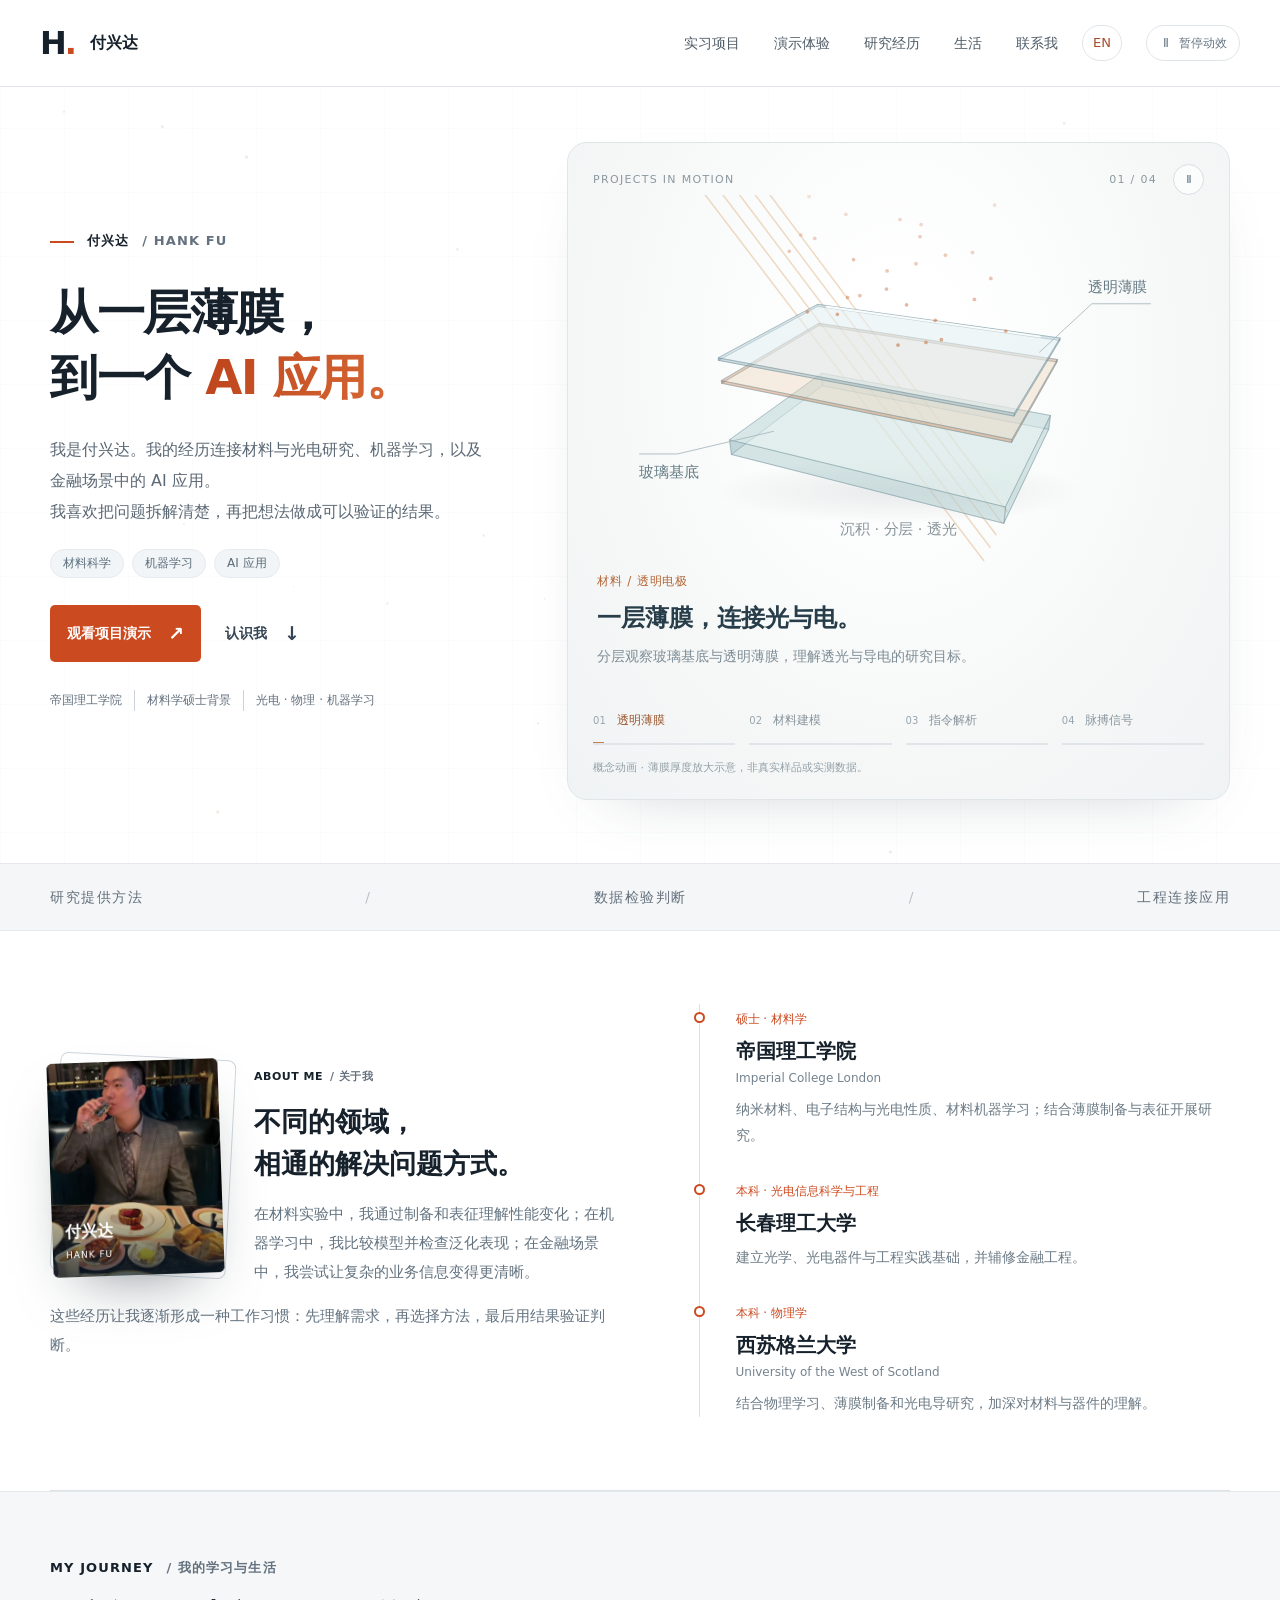
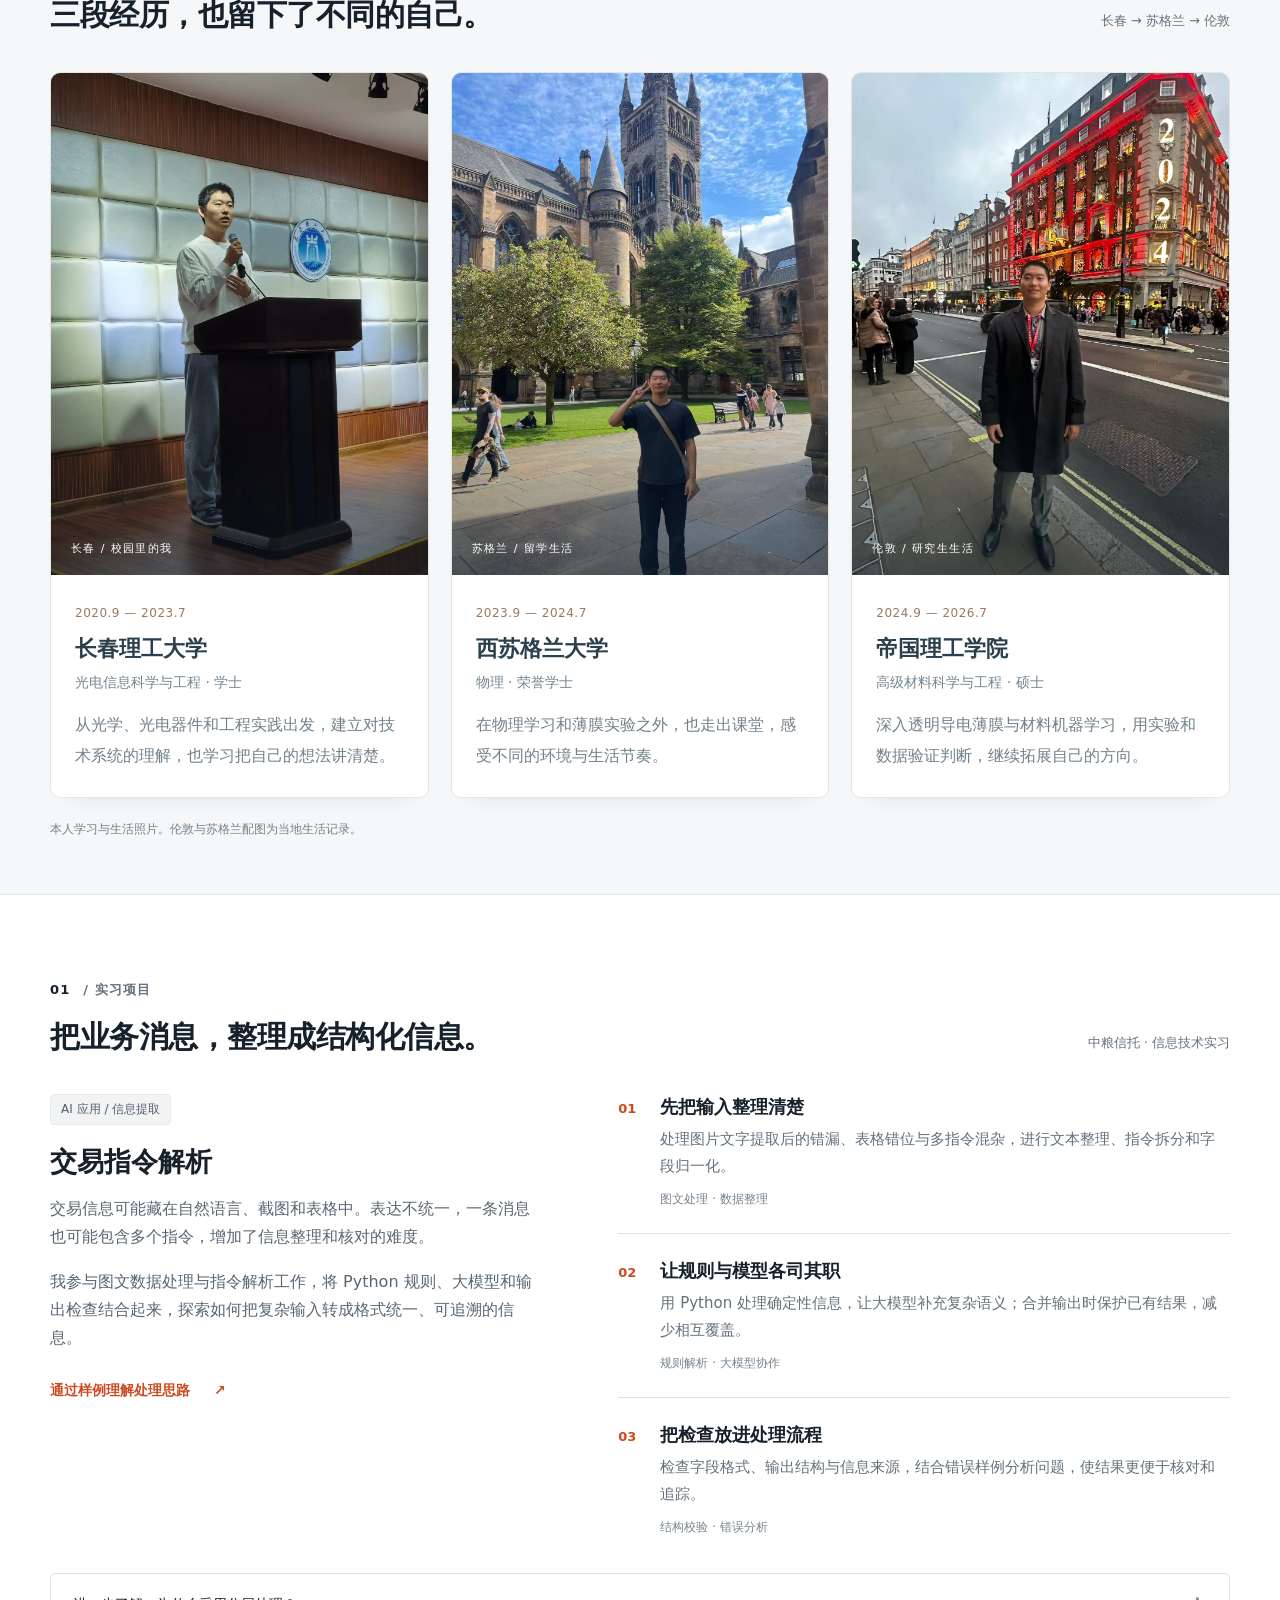
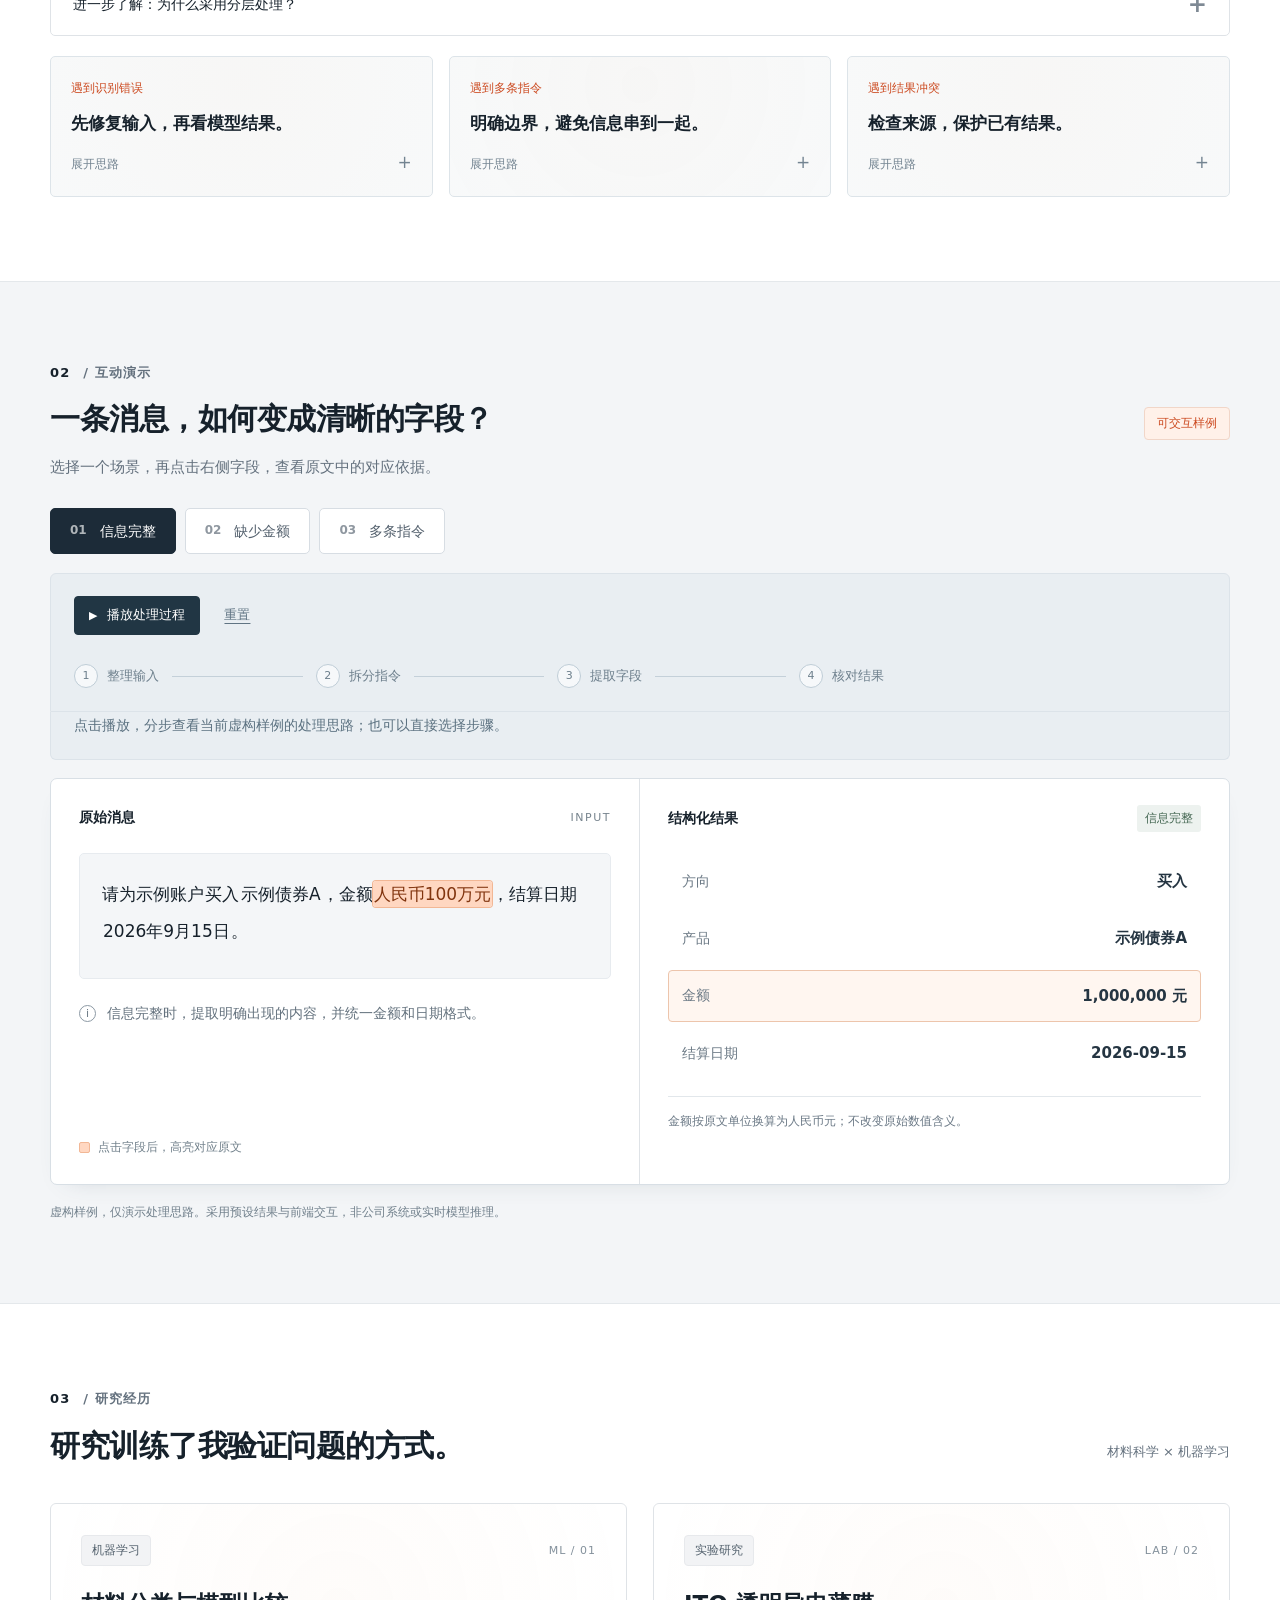
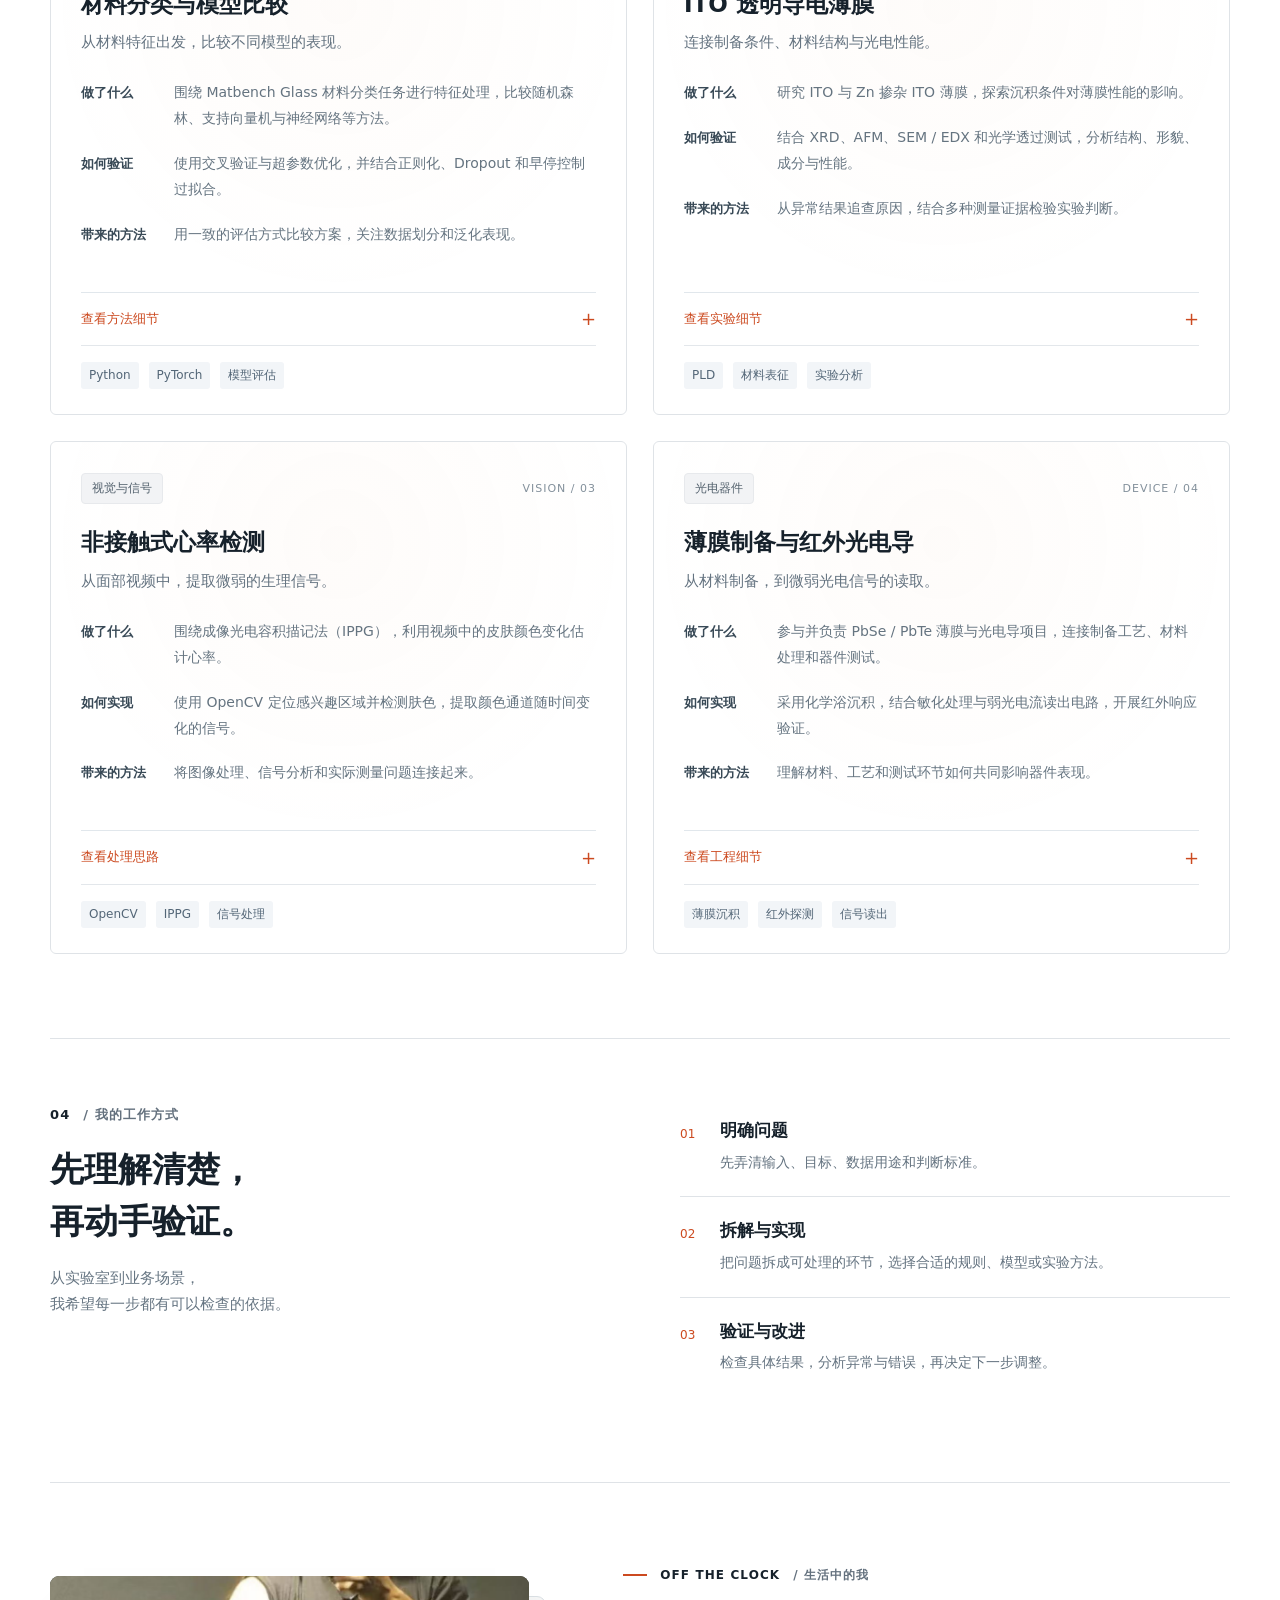
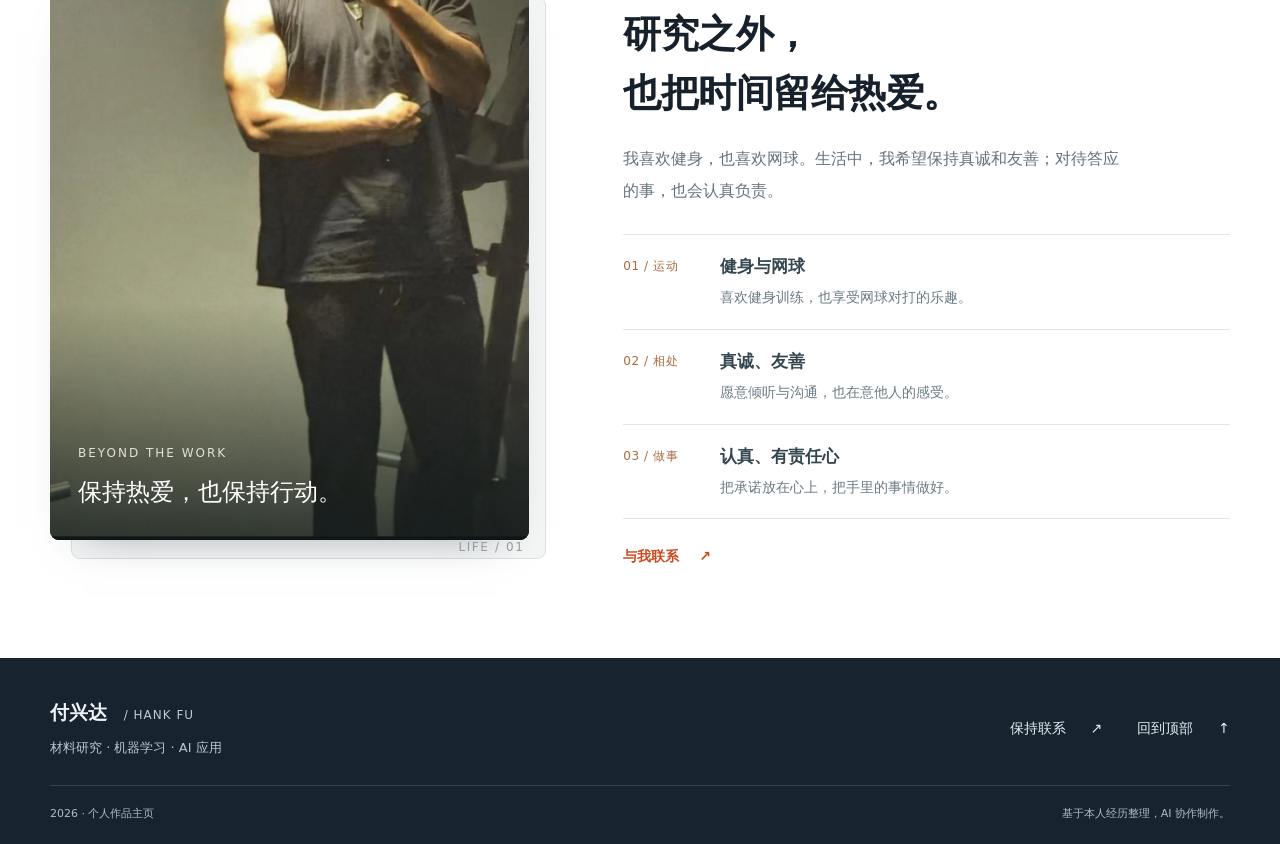
==== commit 1d5f45ee: "Add English portfolio for Hank with bilingual navigation" ====
--- a/index.html
+++ b/index.html
@@ -15,6 +15,8 @@
   <script src="app.js" defer></script>
   <script src="effects.js" defer></script>
   <script type="module" src="showcase.mjs"></script>
+  <link rel="stylesheet" href="language.css">
+  <script src="language.js" defer></script>
 </head>
 <body>
   <canvas class="ambient-scene" id="ambient-scene" aria-hidden="true"></canvas>
@@ -29,6 +31,7 @@
         <a href="#life">生活</a>
         <a href="contact.html">联系我</a>
       </nav>
+      <a class="language-switch" href="en/" lang="en" hreflang="en" aria-label="Switch to English">EN</a>
       <button class="motion-toggle" id="motion-toggle" type="button" aria-pressed="false"><span class="motion-icon" aria-hidden="true">Ⅱ</span><span class="motion-label">暂停动效</span></button>
     </div>
   </header>
--- a/language.css
+++ b/language.css
@@ -0,0 +1,73 @@
+/* Shared language navigation, with typography adjusted for English copy. */
+:root{--nav-height:86px}
+html{scroll-padding-top:calc(var(--nav-height) + 16px)}
+.reading-progress{top:var(--nav-height)}
+.nav-wrap{gap:24px}
+.language-switch{display:inline-flex;align-items:center;justify-content:center;min-width:40px;min-height:36px;padding:4px 9px;border:1px solid #dfe4e8;border-radius:20px;color:#a64b27;font-size:13px;line-height:1.4;white-space:nowrap}
+.language-switch:hover{border-color:#b46a46;background:#fff7f0}
+html[lang=en] body{font-family:Inter,Arial,system-ui,sans-serif;line-height:1.7}
+html[lang=en] .site-header nav{gap:24px}
+html[lang=en] .hero h1{font-size:clamp(37px,3.8vw,54px);line-height:1.2;letter-spacing:-1.5px}
+html[lang=en] .hero-intro{line-height:1.85;font-size:16px}
+html[lang=en] .education-line{line-height:1.8}
+html[lang=en] .section-heading h2{max-width:770px;line-height:1.35}
+html[lang=en] .section-note{white-space:normal}
+html[lang=en] .cinema-caption{min-height:144px}
+html[lang=en] .cinema-caption h2{font-size:23px;line-height:1.35}
+html[lang=en] .cinema-caption p{font-size:14px;line-height:1.75}
+html[lang=en] .cinema-chapters button{font-size:12px;white-space:normal}
+html[lang=en] .cinema-note{min-height:65px;font-size:12px;line-height:1.7}
+html[lang=en] .about-intro h2{font-size:26px;line-height:1.35}
+html[lang=en] .about-intro>p:not(.eyebrow){font-size:16px;line-height:1.8}
+html[lang=en] .education-timeline h3{font-size:19px;line-height:1.45}
+html[lang=en] .personal-journey .campus-copy h3{font-size:22px;line-height:1.35;min-height:60px}
+html[lang=en] .campus-copy>p:last-child{line-height:1.8}
+html[lang=en] .campus-photo-label{font-size:12px;letter-spacing:.8px}
+html[lang=en] .research-card h3{font-size:23px;line-height:1.4}
+html[lang=en] .research-card dl>div{grid-template-columns:104px 1fr;gap:17px}
+html[lang=en] .research-card dt{font-size:13px;line-height:1.65}
+html[lang=en] .research-detail summary{text-align:left}
+html[lang=en] .walkthrough-steps{gap:11px}
+html[lang=en] .walkthrough-steps button{white-space:normal}
+html[lang=en] .field-name{min-width:110px;font-size:13px}
+html[lang=en] .field-explanation{font-size:13px}
+html[lang=en] .source-message{font-size:18px;line-height:1.85}
+html[lang=en] .life-traits article{grid-template-columns:94px 1fr}
+html[lang=en] .life-trait-key{letter-spacing:0;line-height:1.6}
+html[lang=en] .life-copy h2{line-height:1.3}
+html[lang=en] .life-photo figcaption strong{font-size:22px}
+html[lang=en] .footer-inner>div{min-width:0}
+html[lang=en] .footer-inner p{max-width:590px}
+html[lang=en] .education-rows article{grid-template-columns:1.25fr 2fr;gap:24px}
+html[lang=en] .education-rows h3{line-height:1.45}
+@media(max-width:1050px){html[lang=en] .nav-wrap{gap:17px}html[lang=en] .site-header nav{gap:17px}html[lang=en] .cinema-caption h2{font-size:21px}html[lang=en] .cinema-caption{min-height:171px}html[lang=en] .hero h1{font-size:42px}html[lang=en] .wordmark-name{margin-left:9px}html[lang=en] .motion-label{display:none}html[lang=en] .motion-toggle{width:34px;padding:0}html[lang=en] .research-card dl>div{grid-template-columns:1fr;gap:5px}}
+@media(max-width:760px){
+  .nav-wrap{display:grid;grid-template-columns:1fr auto auto;grid-template-rows:36px auto;gap:8px 13px;padding-block:11px 9px;min-height:0}
+  .wordmark{grid-column:1;grid-row:1;font-size:29px}.wordmark-name{display:inline;font-size:15px;margin-left:9px}
+  .language-switch{grid-column:2;grid-row:1;font-size:13px;min-height:32px}
+  .motion-toggle{grid-column:3;grid-row:1;min-height:32px;width:32px;padding:0}.motion-label{display:none}
+  .site-header nav,html[lang=en] .site-header nav{grid-column:1/-1;grid-row:2;margin:0;justify-content:space-between;flex-wrap:wrap;gap:6px 14px;min-width:0}
+  .site-header nav a{font-size:14px;line-height:1.6;min-height:28px;display:inline-flex;align-items:center}
+  html[lang=en] .nav-wrap{gap:8px 13px}
+  html[lang=en] .hero h1{font-size:clamp(37px,8.5vw,49px);letter-spacing:-1px}
+  html[lang=en] .hero-intro{font-size:16px}
+  html[lang=en] .cinema-caption{min-height:137px}
+  html[lang=en] .cinema-caption h2{font-size:22px}
+  html[lang=en] .cinema-note{min-height:70px}
+  html[lang=en] .cinema-chapters button{font-size:12px}
+  html[lang=en] .strip-inner{gap:10px;text-align:center;font-size:12px;letter-spacing:0;align-items:flex-start}
+  html[lang=en] .strip-inner>span{flex:1}
+  html[lang=en] .personal-journey .campus-copy h3{min-height:0;font-size:23px}
+  html[lang=en] .section-heading h2{font-size:26px}
+  html[lang=en] .scenario-button{font-size:13px;line-height:1.5;white-space:normal}
+  html[lang=en] .panel-heading{flex-wrap:wrap;gap:8px}
+  html[lang=en] .field-name{min-width:91px;font-size:13px}
+  html[lang=en] .field-value{font-size:14px}
+  html[lang=en] .life-copy h2{font-size:32px}
+  html[lang=en] .life-traits article{grid-template-columns:78px 1fr}
+  html[lang=en] .footer-inner{flex-direction:column;gap:19px}
+  html[lang=en] .education-rows article{grid-template-columns:1fr;gap:9px}
+  html[lang=en] .education-rows article>div{justify-content:flex-start;text-align:left;font-size:14px}
+}
+@media(max-width:370px){.site-header nav a{font-size:13px}.site-header nav,html[lang=en] .site-header nav{gap:6px 10px}html[lang=en] .cinema-caption{min-height:157px}html[lang=en] .hero h1{font-size:36px}}
+@media print{.language-switch{display:none}}
